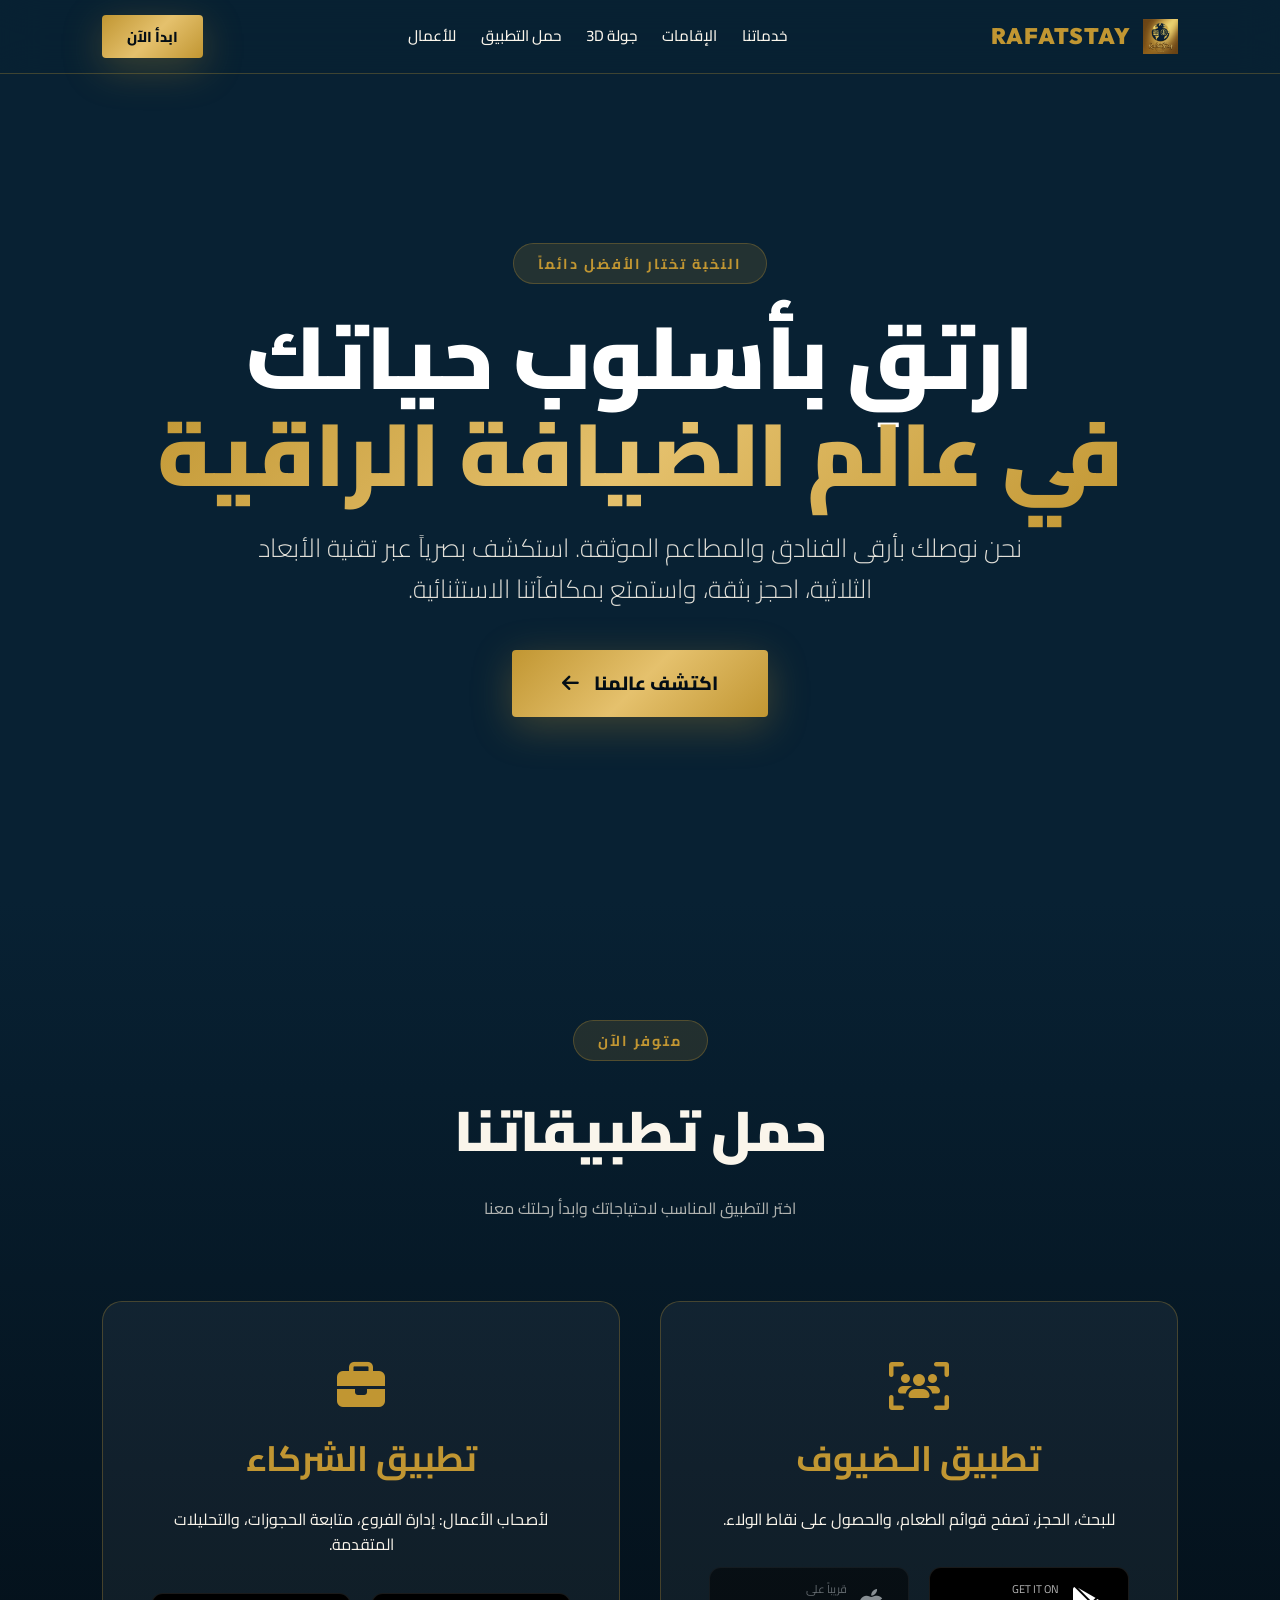
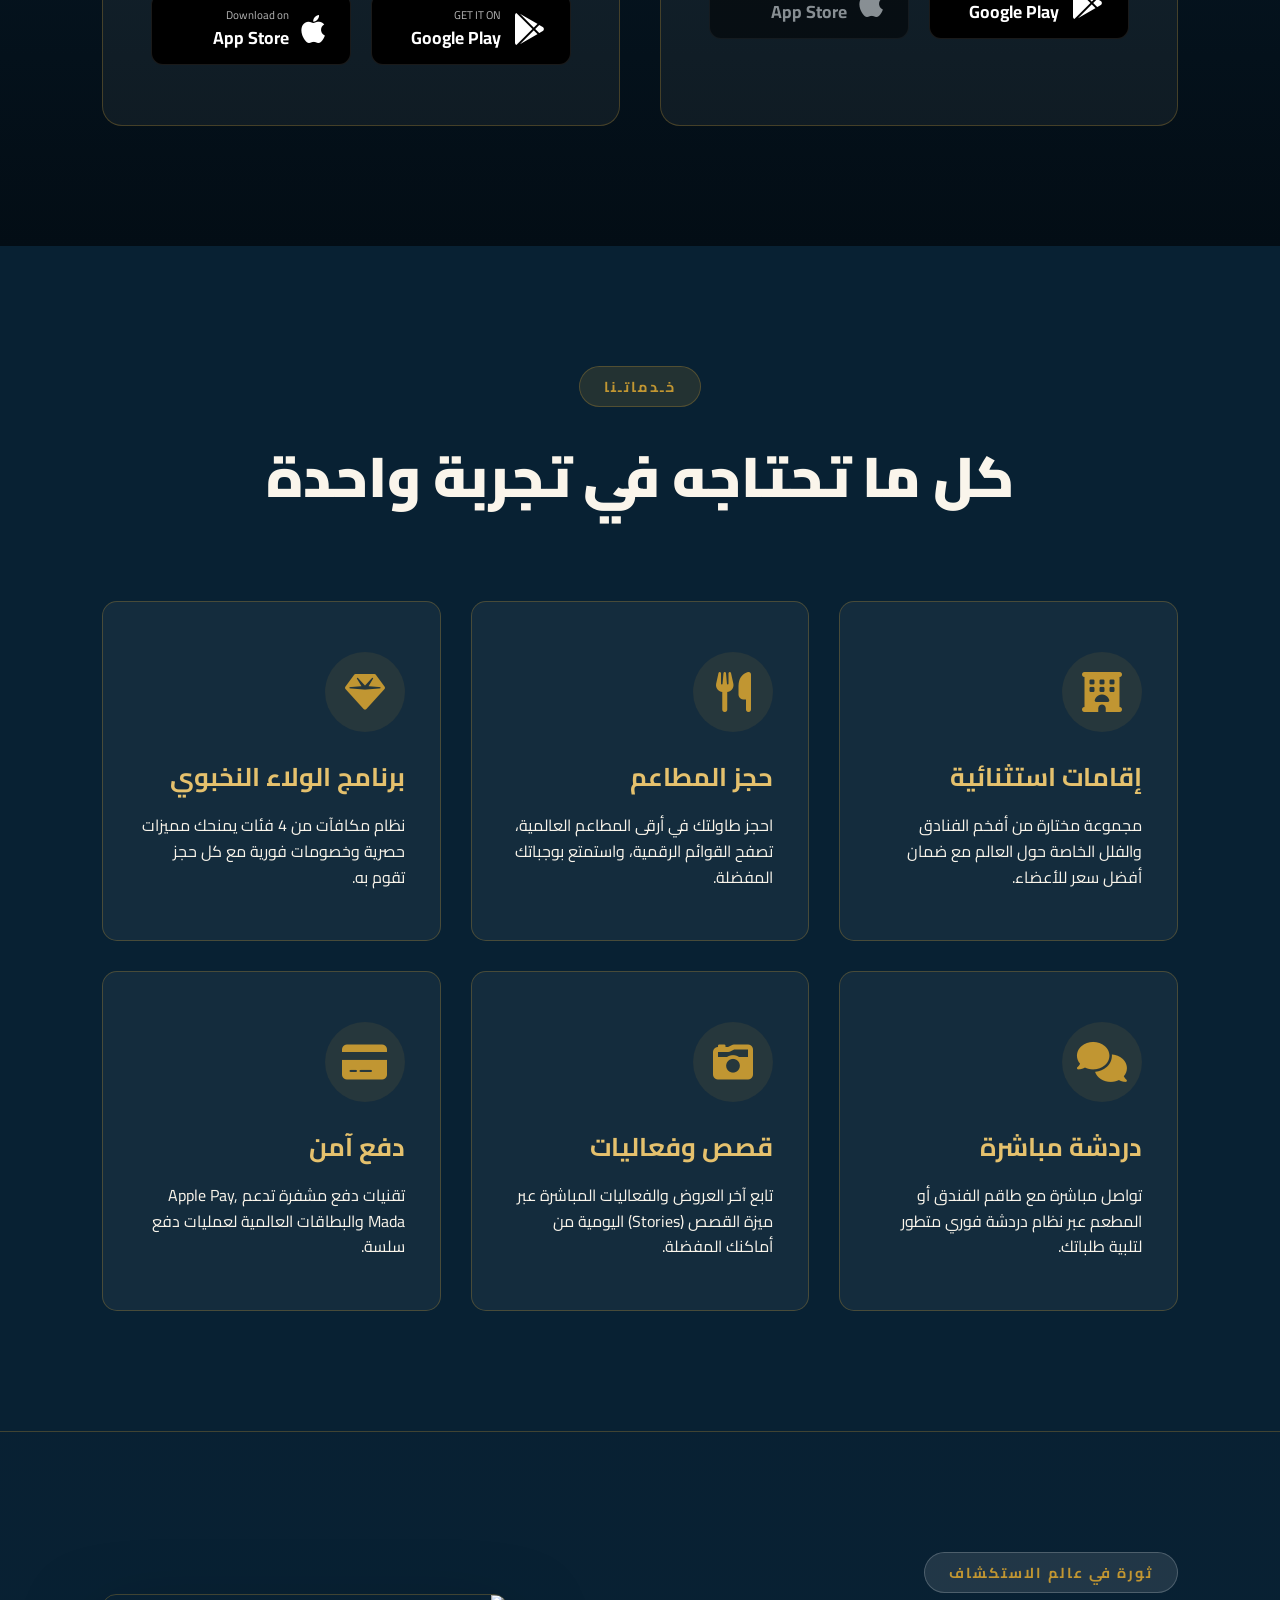
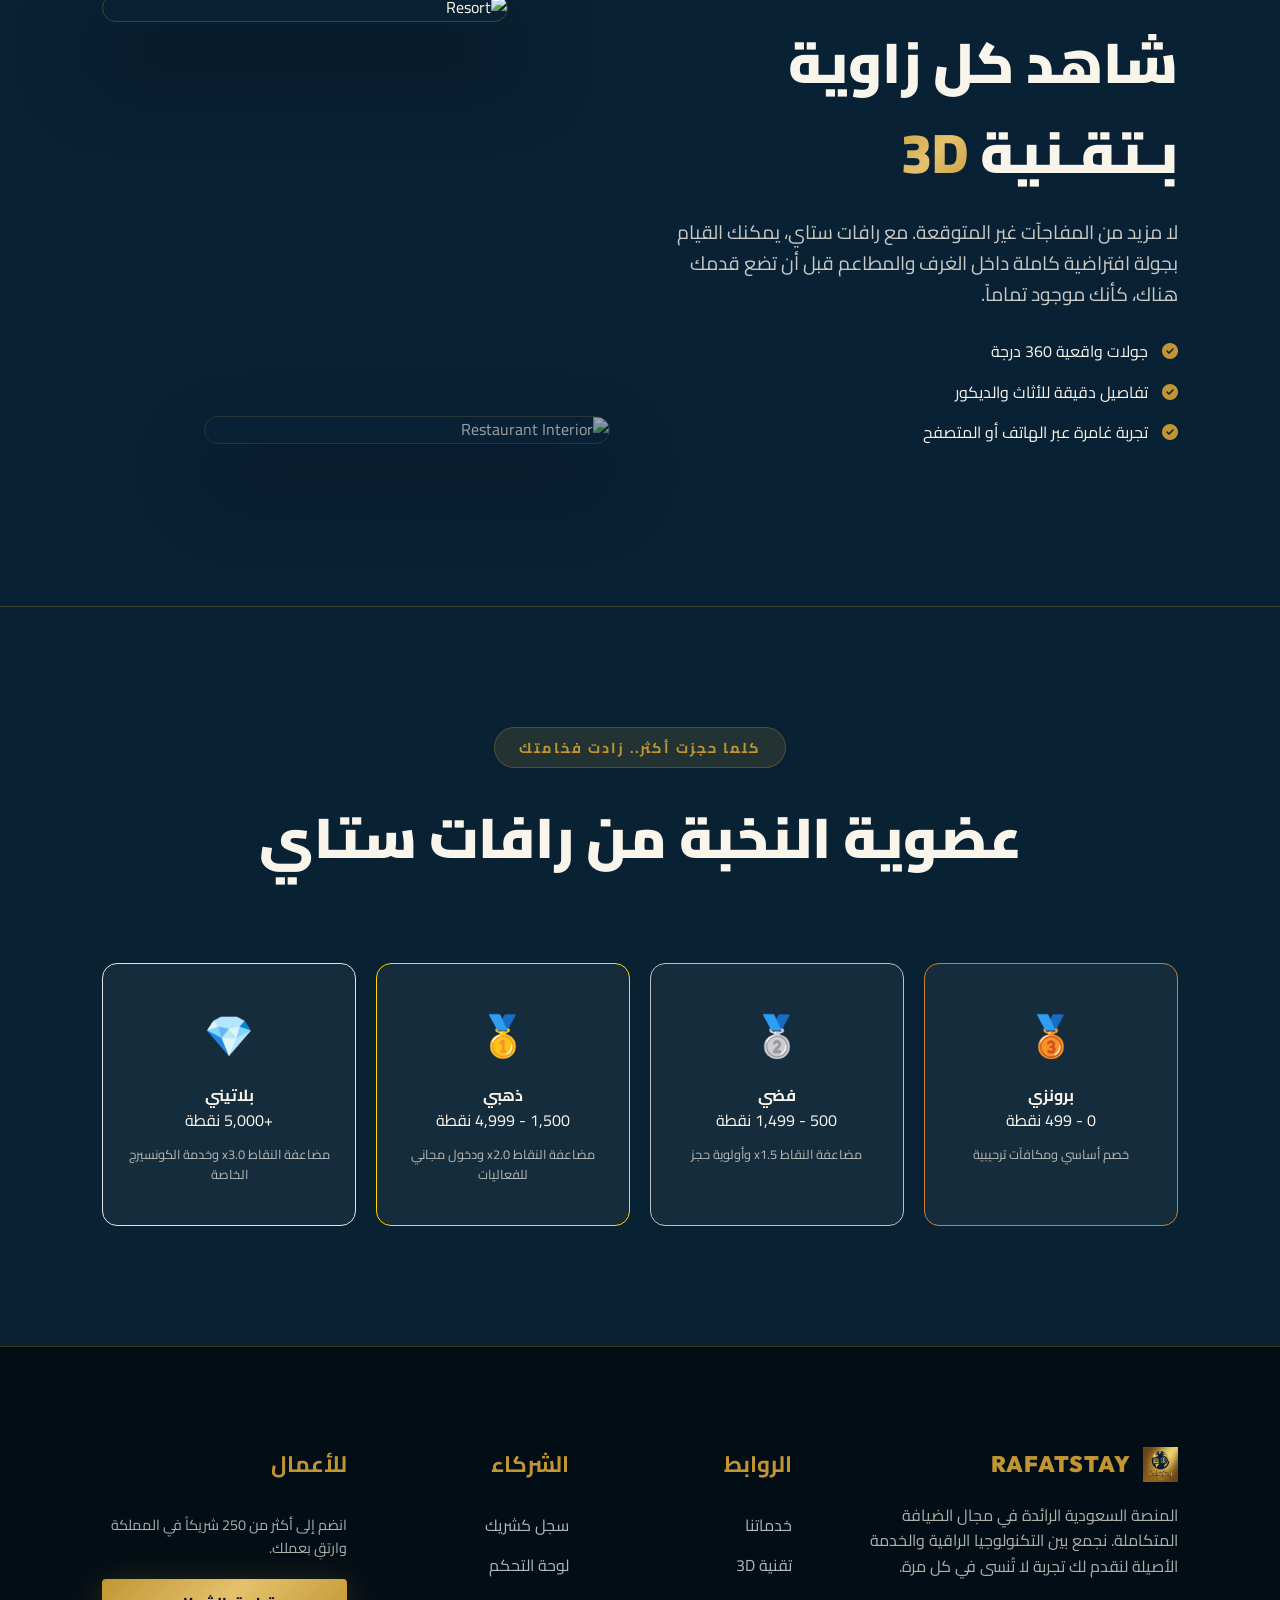
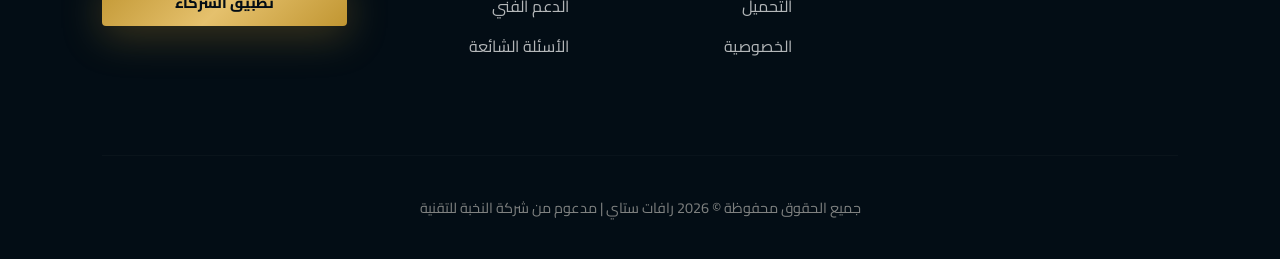
==== index.html @ 4e349831 "feat: implement landing page design with assets and update SEO canonical URLs" ====
<!DOCTYPE html>
<html lang="ar" dir="rtl">
<head>
    <meta charset="UTF-8">
    <meta name="viewport" content="width=device-width, initial-scale=1.0">
    
    <!-- === SEO & Meta Tags === -->
    <title>RafatStay | رافات ستاي - تجربة الفخامة والضيافة الراقية</title>
    <meta name="description" content="رافات ستاي (RafatStay) هي منصتك المتكاملة لحجز أرقى الفنادق والمطاعم في المملكة. استمتع بجولات 3D افتراضية، حجوزات سلسة، وبرنامج ولاء حصري للنخبة.">
    <meta name="keywords" content="RafatStay, رافات ستاي, حجز فنادق, حجز مطاعم, سياحة السعودية, جولات افتراضية, 3D tours, luxury hospitality, فنادق فاخرة, مطاعم فخمة">
    <link rel="canonical" href="https://rafatstay.com" />
    <meta name="robots" content="index, follow">
    <meta name="theme-color" content="#082133">

    <!-- Open Graph / Facebook -->
    <meta property="og:type" content="website">
    <meta property="og:url" content="https://rafatstay.com">
    <meta property="og:title" content="RafatStay | رافات ستاي - تجربة الفخامة والضيافة">
    <meta property="og:description" content="اكتشف واحجز أفخم الفنادق والمطاعم مع جولات افتراضية 3D. رافات ستاي بوابتك للضيافة الراقية.">
    <meta property="og:image" content="https://rafatstay.com/assets/img/icon.png">

    <!-- Twitter -->
    <meta property="twitter:card" content="summary_large_image">
    <meta property="twitter:url" content="https://rafatstay.com">
    <meta property="twitter:title" content="RafatStay | رافات ستاي - تجربة الفخامة والضيافة">
    <meta property="twitter:description" content="حجوزات فندقية ومطاعم فاخرة مع تقنيات 3D المتطورة من رافات ستاي.">
    <meta property="twitter:image" content="https://rafatstay.com/assets/img/icon.png">

    <!-- Favicon -->
    <link rel="icon" type="image/png" href="assets/img/icon.png">
    <link rel="apple-touch-icon" sizes="180x180" href="assets/img/icon.png">
    <link rel="shortcut icon" href="favicon.ico">
    
    <!-- Fonts & Icons -->
    <link href="https://fonts.googleapis.com/css2?family=Cairo:wght@200..900&family=Outfit:wght@100..900&display=swap" rel="stylesheet">
    <link rel="stylesheet" href="https://cdnjs.cloudflare.com/ajax/libs/font-awesome/6.4.0/css/all.min.css">
    <link rel="stylesheet" href="https://cdnjs.cloudflare.com/ajax/libs/aos/2.3.4/aos.css">
    
    <!-- Main Stylesheet -->
    <link rel="stylesheet" href="assets/css/style.css">

    <!-- JSON-LD Structured Data -->
    <script type="application/ld+json">
    {
      "@context": "https://schema.org",
      "@type": "Organization",
      "name": "RafatStay",
      "url": "https://rafatstay.com",
      "logo": "https://rafatstay.com/assets/img/icon.png",
      "sameAs": [
        "https://play.google.com/store/apps/details?id=com.rsk.rafatstay"
      ]
    }
    </script>
</head>
<body>

    <!-- Navigation -->
    <nav>
        <a href="#" class="logo-container">
            <img src="assets/img/icon.png" alt="RafatStay Logo" class="logo-img">
            <span class="logo-text">RAFATSTAY</span>
        </a>
        <div class="nav-links">
            <a href="#services">خدماتنا</a>
            <a href="#stays">الإقامات</a>
            <a href="#3d">جولة 3D</a>
            <a href="#download">حمل التطبيق</a>
            <a href="#business">للأعمال</a>
        </div>
        <div class="hamburger" id="hamburger">
            <span></span>
            <span></span>
            <span></span>
        </div>
        <a href="#download" class="btn-gold nav-cta" style="padding: 10px 25px; font-size: 0.9rem;">
            ابدأ الآن
        </a>
    </nav>


    <!-- Hero -->
    <header class="hero">
        <div class="hero-content" data-aos="fade-up">
            <span class="section-tag">النخبة تختار الأفضل دائماً</span>
            <h1 class="hero-title">ارتقِ بأسلوب حياتك<br> <span class="gold-text">في عالم الضيافة الراقية</span></h1>
            <p class="hero-description">نحن نوصلك بأرقى الفنادق والمطاعم الموثقة. استكشف بصرياً عبر تقنية الأبعاد الثلاثية، احجز بثقة، واستمتع بمكافآتنا الاستثنائية.</p>
            <a href="#download" class="btn-gold">
                اكتشف عالمنا
                <i class="fas fa-arrow-left"></i>
            </a>
        </div>
    </header>

    <!-- Download Section -->
    <section id="download" class="download-section">
        <div class="section-header" data-aos="fade-up">
            <span class="section-tag">متوفر الآن</span>
            <h2 class="section-title">حمل تطبيقاتنا</h2>
            <p style="opacity: 0.7;">اختر التطبيق المناسب لاحتياجاتك وابدأ رحلتك معنا</p>
        </div>

        <div class="download-container">
            <!-- User App -->
            <div class="download-card" data-aos="fade-left">
                <i class="fas fa-users-viewfinder" style="font-size: 3rem; color: var(--primary-gold); margin-bottom: 20px;"></i>
                <h3>تطبيق الـضيوف</h3>
                <p>للبحث، الحجز، تصفح قوائم الطعام، والحصول على نقاط الولاء.</p>
                <div class="store-btns">
                    <a href="https://play.google.com/store/apps/details?id=com.rsk.rafatstay&hl=ar" target="_blank" class="store-btn">
                        <i class="fab fa-google-play"></i>
                        <div>
                            <span class="small-text">GET IT ON</span>
                            <span class="large-text">Google Play</span>
                        </div>
                    </a>
                    <a href="#" class="store-btn disabled">
                        <i class="fab fa-apple"></i>
                        <div>
                            <span class="small-text">قريباً على</span>
                            <span class="large-text">App Store</span>
                        </div>
                    </a>
                </div>
            </div>

            <!-- Partner App -->
            <div class="download-card" data-aos="fade-right">
                <i class="fas fa-briefcase" style="font-size: 3rem; color: var(--primary-gold); margin-bottom: 20px;"></i>
                <h3>تطبيق الشركاء</h3>
                <p>لأصحاب الأعمال: إدارة الفروع، متابعة الحجوزات، والتحليلات المتقدمة.</p>
                <div class="store-btns">
                    <a href="https://play.google.com/store/apps/details?id=com.RafatStayPartners.rafatstay_dashboard" target="_blank" class="store-btn">
                        <i class="fab fa-google-play"></i>
                        <div>
                            <span class="small-text">GET IT ON</span>
                            <span class="large-text">Google Play</span>
                        </div>
                    </a>
                    <a href="https://apps.apple.com/eg/app/rafatstay-partners/id6770042237" target="_blank" class="store-btn">
                        <i class="fab fa-apple"></i>
                        <div>
                            <span class="small-text">Download on</span>
                            <span class="large-text">App Store</span>
                        </div>
                    </a>
                </div>
            </div>
        </div>
    </section>

    <!-- Services Grid -->
    <section id="services" class="features">
        <div class="section-header" data-aos="fade-up">
            <span class="section-tag">خـدماتـنا</span>
            <h2 class="section-title">كل ما تحتاجه في تجربة واحدة</h2>
        </div>

        <div class="features-grid">
            <div class="feature-item" data-aos="fade-up" data-aos-delay="100">
                <div class="feature-icon"><i class="fas fa-hotel"></i></div>
                <h4>إقامات استثنائية</h4>
                <p>مجموعة مختارة من أفخم الفنادق والفلل الخاصة حول العالم مع ضمان أفضل سعر للأعضاء.</p>
            </div>
            <div class="feature-item" data-aos="fade-up" data-aos-delay="200">
                <div class="feature-icon"><i class="fas fa-utensils"></i></div>
                <h4>حجز المطاعم</h4>
                <p>احجز طاولتك في أرقى المطاعم العالمية، تصفح القوائم الرقمية، واستمتع بوجباتك المفضلة.</p>
            </div>
            <div class="feature-item" data-aos="fade-up" data-aos-delay="300">
                <div class="feature-icon"><i class="fas fa-gem"></i></div>
                <h4>برنامج الولاء النخبوي</h4>
                <p>نظام مكافآت من 4 فئات يمنحك مميزات حصرية وخصومات فورية مع كل حجز تقوم به.</p>
            </div>
            <div class="feature-item" data-aos="fade-up" data-aos-delay="400">
                <div class="feature-icon"><i class="fas fa-comments"></i></div>
                <h4>دردشة مباشرة</h4>
                <p>تواصل مباشرة مع طاقم الفندق أو المطعم عبر نظام دردشة فوري متطور لتلبية طلباتك.</p>
            </div>
            <div class="feature-item" data-aos="fade-up" data-aos-delay="500">
                <div class="feature-icon"><i class="fas fa-camera-retro"></i></div>
                <h4>قصص وفعاليات</h4>
                <p>تابع آخر العروض والفعاليات المباشرة عبر ميزة القصص (Stories) اليومية من أماكنك المفضلة.</p>
            </div>
            <div class="feature-item" data-aos="fade-up" data-aos-delay="600">
                <div class="feature-icon"><i class="fas fa-credit-card"></i></div>
                <h4>دفع آمن</h4>
                <p>تقنيات دفع مشفرة تدعم Apple Pay, Mada والبطاقات العالمية لعمليات دفع سلسة.</p>
            </div>
        </div>
    </section>

    <!-- 3D Highlight -->
    <section id="3d" class="highlight-3d">
        <div class="text-side" data-aos="fade-left">
            <span class="section-tag" style="background: rgba(255,255,255,0.1); border-color: rgba(255,255,255,0.2);">ثورة في عالم الاستكشاف</span>
            <h2 class="section-title">شاهد كل زاوية<br> بـتقـنية <span class="gold-text">3D</span></h2>
            <p style="font-size: 1.2rem; opacity: 0.8; margin-bottom: 30px;">
                لا مزيد من المفاجآت غير المتوقعة. مع رافات ستاي، يمكنك القيام بجولة افتراضية كاملة داخل الغرف والمطاعم قبل أن تضع قدمك هناك، كأنك موجود تماماً.
            </p>
            <ul style="list-style: none; margin-bottom: 40px;">
                <li style="margin-bottom: 15px;"><i class="fas fa-check-circle" style="color: var(--primary-gold); margin-left: 10px;"></i> جولات واقعية 360 درجة</li>
                <li style="margin-bottom: 15px;"><i class="fas fa-check-circle" style="color: var(--primary-gold); margin-left: 10px;"></i> تفاصيل دقيقة للأثاث والديكور</li>
                <li style="margin-bottom: 15px;"><i class="fas fa-check-circle" style="color: var(--primary-gold); margin-left: 10px;"></i> تجربة غامرة عبر الهاتف أو المتصفح</li>
            </ul>
        </div>
        <div class="visual-side" data-aos="fade-right">
            <div class="image-stack">
                <img src="https://images.unsplash.com/photo-1566073771259-6a8506099945?q=80&w=2070" alt="Resort" class="stack-img img-1">
                <img src="https://images.unsplash.com/photo-1517248135467-4c7edcad34c4?q=80&w=2070" alt="Restaurant Interior" class="stack-img img-2">
            </div>
        </div>
    </section>

    <!-- Loyalty Tiers -->
    <section class="loyalty">
        <div class="section-header" data-aos="fade-up">
            <span class="section-tag">كلما حجزت أكثر.. زادت فخامتك</span>
            <h2 class="section-title">عضوية النخبة من رافات ستاي</h2>
        </div>

        <div class="tiers-grid">
            <div class="tier-card bronze" data-aos="fade-up" data-aos-delay="100">
                <div class="tier-icon">🥉</div>
                <h4>برونزي</h4>
                <p>0 - 499 نقطة</p>
                <p style="font-size: 0.8rem; margin-top: 10px; opacity: 0.7;">خصم أساسي ومكافآت ترحيبية</p>
            </div>
            <div class="tier-card silver" data-aos="fade-up" data-aos-delay="200">
                <div class="tier-icon">🥈</div>
                <h4>فضي</h4>
                <p>500 - 1,499 نقطة</p>
                <p style="font-size: 0.8rem; margin-top: 10px; opacity: 0.7;">مضاعفة النقاط x1.5 وأولوية حجز</p>
            </div>
            <div class="tier-card gold" data-aos="fade-up" data-aos-delay="300">
                <div class="tier-icon">🥇</div>
                <h4>ذهبي</h4>
                <p>1,500 - 4,999 نقطة</p>
                <p style="font-size: 0.8rem; margin-top: 10px; opacity: 0.7;">مضاعفة النقاط x2.0 ودخول مجاني للفعاليات</p>
            </div>
            <div class="tier-card platinum" data-aos="fade-up" data-aos-delay="400">
                <div class="tier-icon">💎</div>
                <h4>بلاتيني</h4>
                <p>+5,000 نقطة</p>
                <p style="font-size: 0.8rem; margin-top: 10px; opacity: 0.7;">مضاعفة النقاط x3.0 وخدمة الكونسيرج الخاصة</p>
            </div>
        </div>
    </section>

    <!-- Footer -->
    <footer>
        <div class="footer-grid">
            <div class="footer-about">
                <a href="#" class="logo-container">
                    <img src="assets/img/icon.png" alt="Logo" class="logo-img">
                    <span class="logo-text">RAFATSTAY</span>
                </a>
                <p>المنصة السعودية الرائدة في مجال الضيافة المتكاملة. نجمع بين التكنولوجيا الراقية والخدمة الأصيلة لنقدم لك تجربة لا تُنسى في كل مرة.</p>
            </div>
            <div class="footer-links">
                <h5>الروابط</h5>
                <ul>
                    <li><a href="#services">خدماتنا</a></li>
                    <li><a href="#3d">تقنية 3D</a></li>
                    <li><a href="#download">التحميل</a></li>
                    <li><a href="#">الخصوصية</a></li>
                </ul>
            </div>
            <div class="footer-links">
                <h5>الشركاء</h5>
                <ul>
                    <li><a href="#download">سجل كشريك</a></li>
                    <li><a href="#">لوحة التحكم</a></li>
                    <li><a href="#">الدعم الفني</a></li>
                    <li><a href="#">الأسئلة الشائعة</a></li>
                </ul>
            </div>
            <div class="footer-links" id="business">
                <h5>للأعمال</h5>
                <p style="opacity: 0.7; font-size: 0.9rem; margin-bottom: 20px;">انضم إلى أكثر من 250 شريكاً في المملكة وارتقِ بعملك.</p>
                <a href="https://play.google.com/store/apps/details?id=com.RafatStayPartners.rafatstay_dashboard" class="btn-gold" style="padding: 12px 25px; font-size: 0.9rem; width: 100%; justify-content: center;">تطبيق الشركاء</a>
            </div>
        </div>
        <div class="copyright">
            جميع الحقوق محفوظة © 2026 رافات ستاي | مدعوم من شركة النخبة للتقنية
        </div>
    </footer>

    <!-- Scripts -->
    <script src="https://cdnjs.cloudflare.com/ajax/libs/aos/2.3.4/aos.js"></script>
    <script src="assets/js/main.js"></script>
</body>
</html>
---- assets/css/style.css ----
:root {
    --primary-gold: #c19632;
    --primary-gold-light: #e5c16d;
    --navy: #082133;
    --navy-dark: #030d15;
    --white: #FAF5EB;
    --glass-white: rgba(255, 255, 255, 0.05);
    --border-gold: rgba(193, 150, 50, 0.3);
    --gold-gradient: linear-gradient(135deg, #c19632 0%, #e5c16d 50%, #c19632 100%);
    --navy-gradient: linear-gradient(180deg, #082133 0%, #030d15 100%);
}

* {
    margin: 0;
    padding: 0;
    box-sizing: border-box;
}

html, body {
    font-family: 'Cairo', sans-serif;
    scroll-behavior: smooth;
    overflow-x: hidden;
    width: 100%;
}

body {
    background-color: var(--navy);
    color: var(--white);
    line-height: 1.6;
    position: relative;
}

/* --- Custom Scrollbar --- */
::-webkit-scrollbar { width: 8px; }
::-webkit-scrollbar-track { background: var(--navy); }
::-webkit-scrollbar-thumb { background: var(--primary-gold); border-radius: 10px; }

/* --- Navigation --- */
nav {
    position: fixed;
    top: 0; width: 100%;
    padding: 15px 8%;
    display: flex;
    justify-content: space-between;
    align-items: center;
    background: rgba(8, 33, 51, 0.85);
    backdrop-filter: blur(20px);
    z-index: 2000;
    border-bottom: 1px solid var(--border-gold);
    transition: 0.4s;
}

.logo-container {
    display: flex;
    align-items: center;
    gap: 12px;
    text-decoration: none;
    z-index: 2001;
}

.logo-img {
    width: 35px;
    height: 35px;
    object-fit: contain;
}

.logo-text {
    font-size: 1.4rem;
    font-weight: 900;
    color: var(--primary-gold);
    letter-spacing: 1px;
    font-family: 'Outfit', sans-serif;
}

.nav-links {
    display: flex;
    gap: 25px;
    align-items: center;
}

.nav-links a {
    color: var(--white);
    text-decoration: none;
    font-weight: 500;
    font-size: 0.95rem;
    transition: 0.3s;
    position: relative;
}

.hamburger {
    display: none;
    flex-direction: column;
    gap: 6px;
    cursor: pointer;
    z-index: 2001;
    padding: 5px;
}

.hamburger span {
    display: block;
    width: 30px;
    height: 2px;
    background: var(--primary-gold);
    transition: 0.3s;
}

/* Mobile Nav Layout */
@media (max-width: 1100px) {
    nav {
        padding: 10px 5%;
    }

    .logo-text {
        font-size: 1.2rem;
    }

    .hamburger { 
        display: flex; 
    }
    
    .nav-links {
        position: fixed;
        top: 0;
        right: 0;
        width: 100%;
        height: 100vh;
        background: rgba(3, 13, 21, 0.98);
        backdrop-filter: blur(15px);
        flex-direction: column;
        justify-content: center;
        transform: translateX(100%);
        visibility: hidden;
        transition: transform 0.4s ease-in-out, visibility 0.4s;
        border-left: none;
        gap: 30px;
        z-index: 2000;
    }

    .nav-links.active {
        transform: translateX(0);
        visibility: visible;
    }

    .nav-links a {
        font-size: 1.5rem;
        width: 100%;
        text-align: center;
        padding: 10px;
    }

    .nav-cta {
        display: none !important;
    }
}

/* --- Hero Section --- */
.hero {
    position: relative;
    height: 100vh;
    display: flex;
    align-items: center;
    justify-content: center;
    text-align: center;
    background: linear-gradient(rgba(8, 33, 51, 0.75), rgba(8, 33, 51, 0.85)), 
                url('https://images.unsplash.com/photo-1542314831-068cd1dbfeeb?q=80&w=2070') center/cover;
    padding: 0 5%;
    overflow: hidden;
}

.hero::before {
    content: '';
    position: absolute;
    bottom: 0;
    left: 0;
    width: 100%;
    height: 20vh;
    background: linear-gradient(to top, var(--navy), transparent);
}

.hero-content { 
    z-index: 10; 
    max-width: 1000px; 
    margin-top: 60px;
}

.section-tag {
    background: rgba(193, 150, 50, 0.15);
    color: var(--primary-gold);
    padding: 8px 24px;
    border-radius: 50px;
    border: 1px solid var(--border-gold);
    display: inline-block;
    font-weight: 700;
    margin-bottom: 25px;
    font-size: 0.9rem;
    letter-spacing: 2px;
}

.hero-title {
    font-size: clamp(2.8rem, 8vw, 5.5rem);
    line-height: 1.1;
    margin-bottom: 25px;
    font-weight: 900;
    color: #fff;
}

.gold-text { 
    background: var(--gold-gradient);
    -webkit-background-clip: text;
    background-clip: text;
    -webkit-text-fill-color: transparent;
}

.hero-description {
    font-size: clamp(1.1rem, 3vw, 1.6rem);
    opacity: 0.9;
    font-weight: 300;
    margin-bottom: 40px;
    max-width: 800px;
    margin-left: auto;
    margin-right: auto;
}

.btn-gold {
    background: var(--gold-gradient);
    color: var(--navy-dark);
    padding: 18px 50px;
    border-radius: 4px;
    text-decoration: none;
    font-weight: 800;
    font-size: 1.2rem;
    display: inline-flex;
    align-items: center;
    gap: 15px;
    transition: 0.4s;
    box-shadow: 0 10px 40px rgba(193, 150, 50, 0.3);
}

.btn-gold:hover {
    transform: translateY(-5px);
    box-shadow: 0 15px 50px rgba(193, 150, 50, 0.5);
    filter: brightness(1.1);
}

/* --- App Download Section --- */
.download-section {
    padding: 120px 8%;
    background: var(--navy-gradient);
    position: relative;
}

.download-container {
    display: grid;
    grid-template-columns: 1fr 1fr;
    gap: 40px;
}

.download-card {
    background: var(--glass-white);
    border: 1px solid var(--border-gold);
    padding: 60px 40px;
    border-radius: 20px;
    text-align: center;
    transition: 0.4s;
    position: relative;
    overflow: hidden;
}

.download-card:hover {
    background: rgba(193, 150, 50, 0.05);
    border-color: var(--primary-gold);
    transform: translateY(-10px);
}

.download-card h3 {
    font-size: 2.2rem;
    margin-bottom: 20px;
    color: var(--primary-gold);
}

.store-btns {
    display: flex;
    justify-content: center;
    gap: 20px;
    margin-top: 35px;
    flex-wrap: wrap;
}

.store-btn {
    display: flex;
    align-items: center;
    gap: 12px;
    background: #000;
    color: #fff;
    padding: 12px 25px;
    border-radius: 12px;
    text-decoration: none;
    border: 1px solid rgba(255,255,255,0.1);
    transition: 0.3s;
    min-width: 200px;
    text-align: right;
}

.store-btn.disabled {
    opacity: 0.5;
    cursor: not-allowed;
    filter: grayscale(1);
}

.store-btn:not(.disabled):hover {
    background: #111;
    transform: scale(1.05);
    border-color: var(--primary-gold);
}

.store-btn i { font-size: 2rem; }
.store-btn span { display: block; }
.store-btn .small-text { font-size: 0.7rem; opacity: 0.7; }
.store-btn .large-text { font-size: 1.1rem; font-weight: 700; }

/* --- Features Section --- */
.features {
    padding: 120px 8%;
    background: var(--navy);
    overflow: hidden;
}

.section-header {
    text-align: center;
    margin-bottom: 80px;
}

.section-title {
    font-size: 3.5rem;
    font-weight: 900;
    margin-bottom: 20px;
}

.features-grid {
    display: grid;
    grid-template-columns: repeat(auto-fit, minmax(300px, 1fr));
    gap: 30px;
}

.feature-item {
    background: var(--glass-white);
    padding: 50px 35px;
    border: 1px solid var(--border-gold);
    border-radius: 15px;
    transition: 0.4s;
    height: 100%;
}

.feature-item:hover {
    background: rgba(193, 150, 50, 0.08);
    transform: translateY(-5px);
}

.feature-icon {
    font-size: 2.5rem;
    color: var(--primary-gold);
    margin-bottom: 25px;
    width: 80px;
    height: 80px;
    background: rgba(193, 150, 50, 0.1);
    display: flex;
    align-items: center;
    justify-content: center;
    border-radius: 50%;
}

.feature-item h4 {
    font-size: 1.6rem;
    margin-bottom: 15px;
    color: var(--primary-gold-light);
}

/* --- 3D Feature Highlight --- */
.highlight-3d {
    padding: 120px 8%;
    background: linear-gradient(rgba(8, 33, 51, 0.9), rgba(8, 33, 51, 0.9)), 
                url('https://images.unsplash.com/photo-1549490349-8643362247b5?q=80&w=2070') center/cover;
    display: flex;
    align-items: center;
    gap: 60px;
    border-top: 1px solid var(--border-gold);
    border-bottom: 1px solid var(--border-gold);
    overflow: hidden;
}

.text-side { flex: 1; }
.visual-side { flex: 1; position: relative; }

.image-stack {
    position: relative;
    width: 100%;
    height: 450px;
}

.stack-img {
    position: absolute;
    border-radius: 20px;
    box-shadow: 0 40px 80px rgba(0,0,0,0.5);
    border: 1px solid var(--border-gold);
    transition: 0.5s;
}

.img-1 { width: 80%; top: 0; left: 0; z-index: 3; }
.img-2 { width: 80%; bottom: 0; right: 0; z-index: 2; opacity: 0.6; }

/* --- Loyalty Section --- */
.loyalty {
    padding: 120px 8%;
    text-align: center;
    overflow: hidden;
}

.tiers-grid {
    display: grid;
    grid-template-columns: repeat(4, 1fr);
    gap: 20px;
    margin-top: 60px;
}

.tier-card {
    padding: 40px 20px;
    background: var(--glass-white);
    border: 1px solid var(--border-gold);
    border-radius: 15px;
    transition: 0.4s;
}

.tier-card:hover { transform: scale(1.05); }
.tier-card.bronze { border-color: #cd7f32; }
.tier-card.silver { border-color: #c0c0c0; }
.tier-card.gold { border-color: #ffd700; }
.tier-card.platinum { border-color: #e5e4e2; }

.tier-icon { font-size: 2.5rem; margin-bottom: 15px; }

/* --- Footer --- */
footer {
    background: var(--navy-dark);
    padding: 100px 8% 40px;
    border-top: 1px solid var(--border-gold);
}

.footer-grid {
    display: grid;
    grid-template-columns: 2fr 1fr 1fr 1.5fr;
    gap: 60px;
    margin-bottom: 80px;
}

.footer-about p { opacity: 0.7; margin-top: 20px; }

.footer-links h5 { font-size: 1.4rem; color: var(--primary-gold); margin-bottom: 30px; }
.footer-links ul { list-style: none; }
.footer-links ul li { margin-bottom: 15px; }
.footer-links ul li a { color: #fff; text-decoration: none; opacity: 0.7; transition: 0.3s; }
.footer-links ul li a:hover { opacity: 1; color: var(--primary-gold); }

.social-links { display: flex; gap: 20px; margin-top: 30px; }
.social-links a { 
    width: 45px; height: 45px; 
    border: 1px solid var(--border-gold); 
    display: flex; align-items: center; justify-content: center; 
    border-radius: 50%; color: #fff; text-decoration: none; 
    transition: 0.3s;
}
.social-links a:hover { background: var(--primary-gold); color: var(--navy); border-color: var(--primary-gold); }

.copyright {
    text-align: center;
    padding-top: 40px;
    border-top: 1px solid rgba(255,255,255,0.05);
    opacity: 0.5;
    font-size: 0.9rem;
}

@media (max-width: 1024px) {
    .download-container, .highlight-3d, .footer-grid { 
        grid-template-columns: 1fr; 
        gap: 60px;
    }
    .text-side { order: 1; text-align: center; }
    .visual-side { order: 2; width: 100%; margin-top: 30px; }
    
    .tiers-grid { grid-template-columns: repeat(2, 1fr); }
    .hero-title { font-size: 3.5rem; }
    .image-stack { 
        height: 500px; /* Increase height for mobile */
        width: 90%;
        margin: 0 auto;
    }
}

@media (max-width: 768px) {
    .section-title { font-size: 2.2rem; }
    .hero-title { font-size: 2.6rem; }
    .tiers-grid { grid-template-columns: 1fr; }
    .hero { padding-top: 120px; min-height: 100vh; height: auto; padding-bottom: 80px; }
    .download-card { padding: 40px 20px; }
    .store-btn { min-width: 100%; padding: 15px; }
    .image-stack { height: 400px; }
    .img-1, .img-2 { width: 85%; }
}
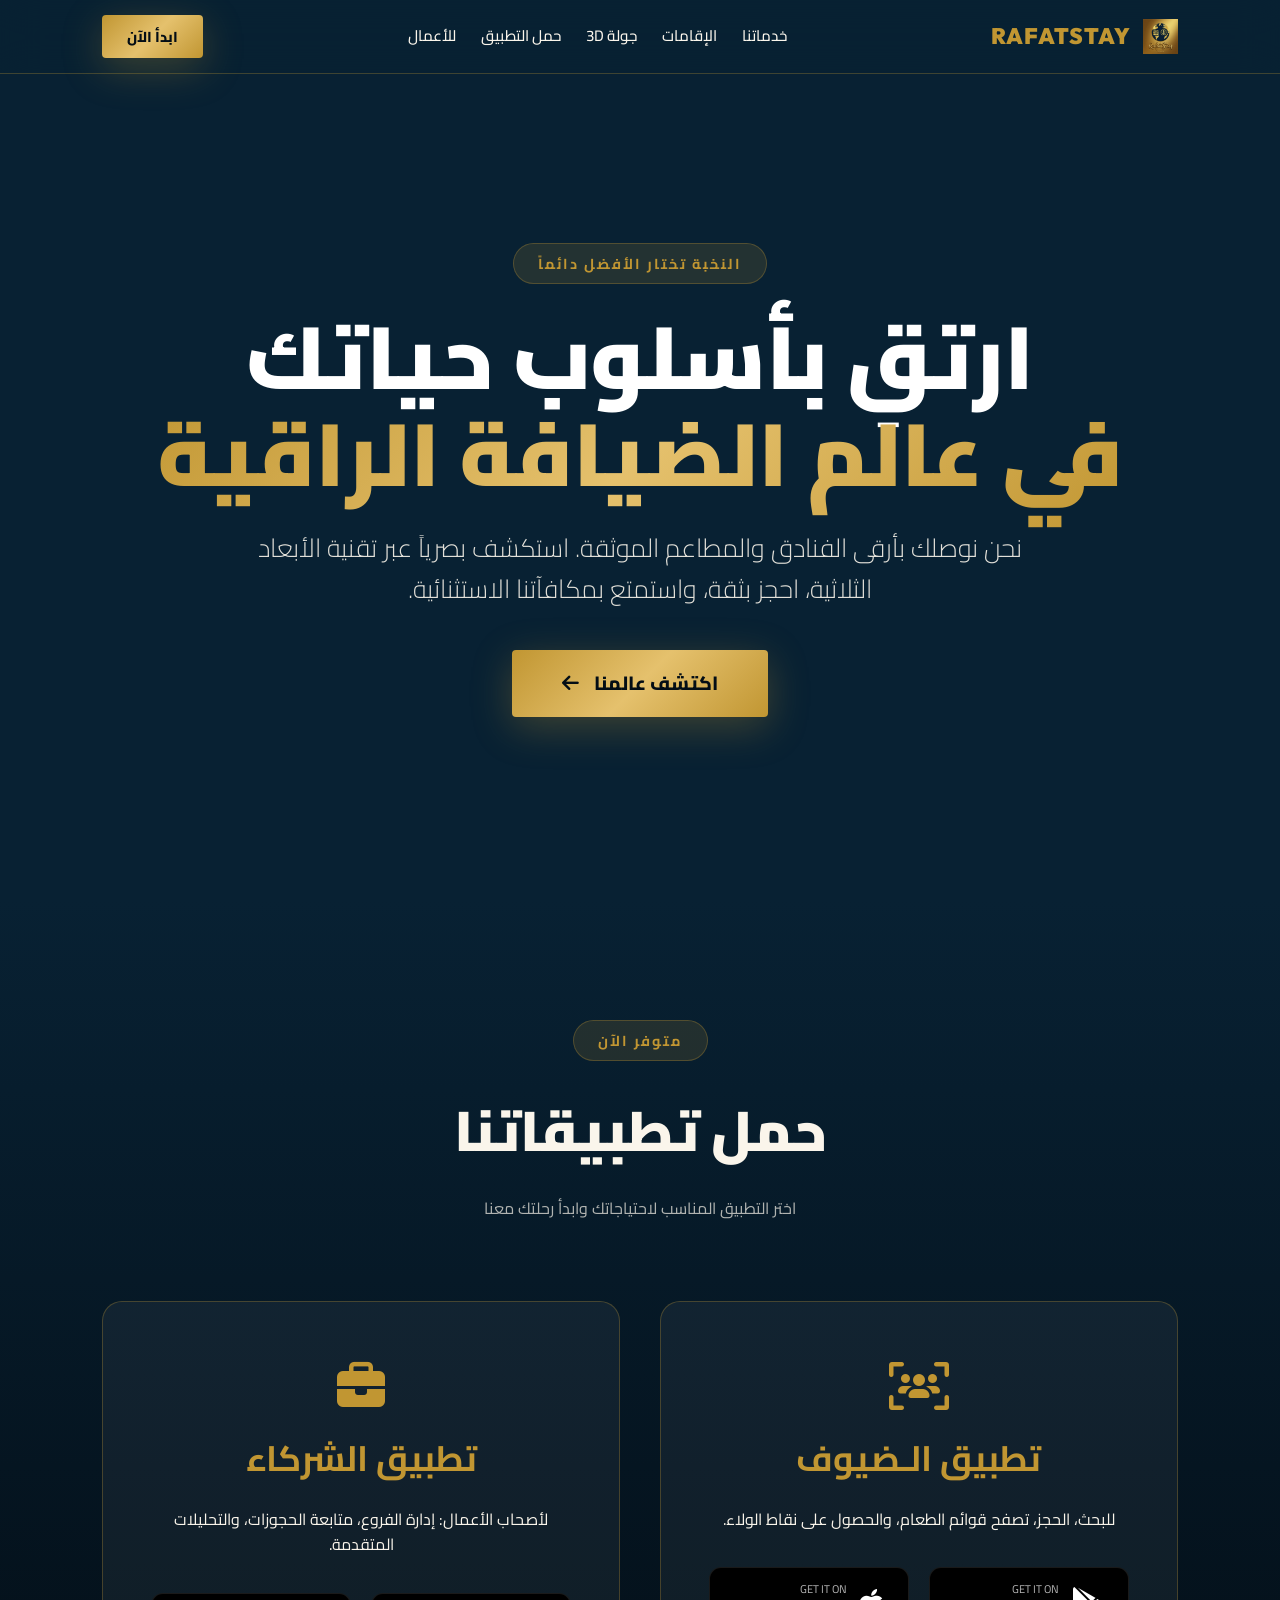
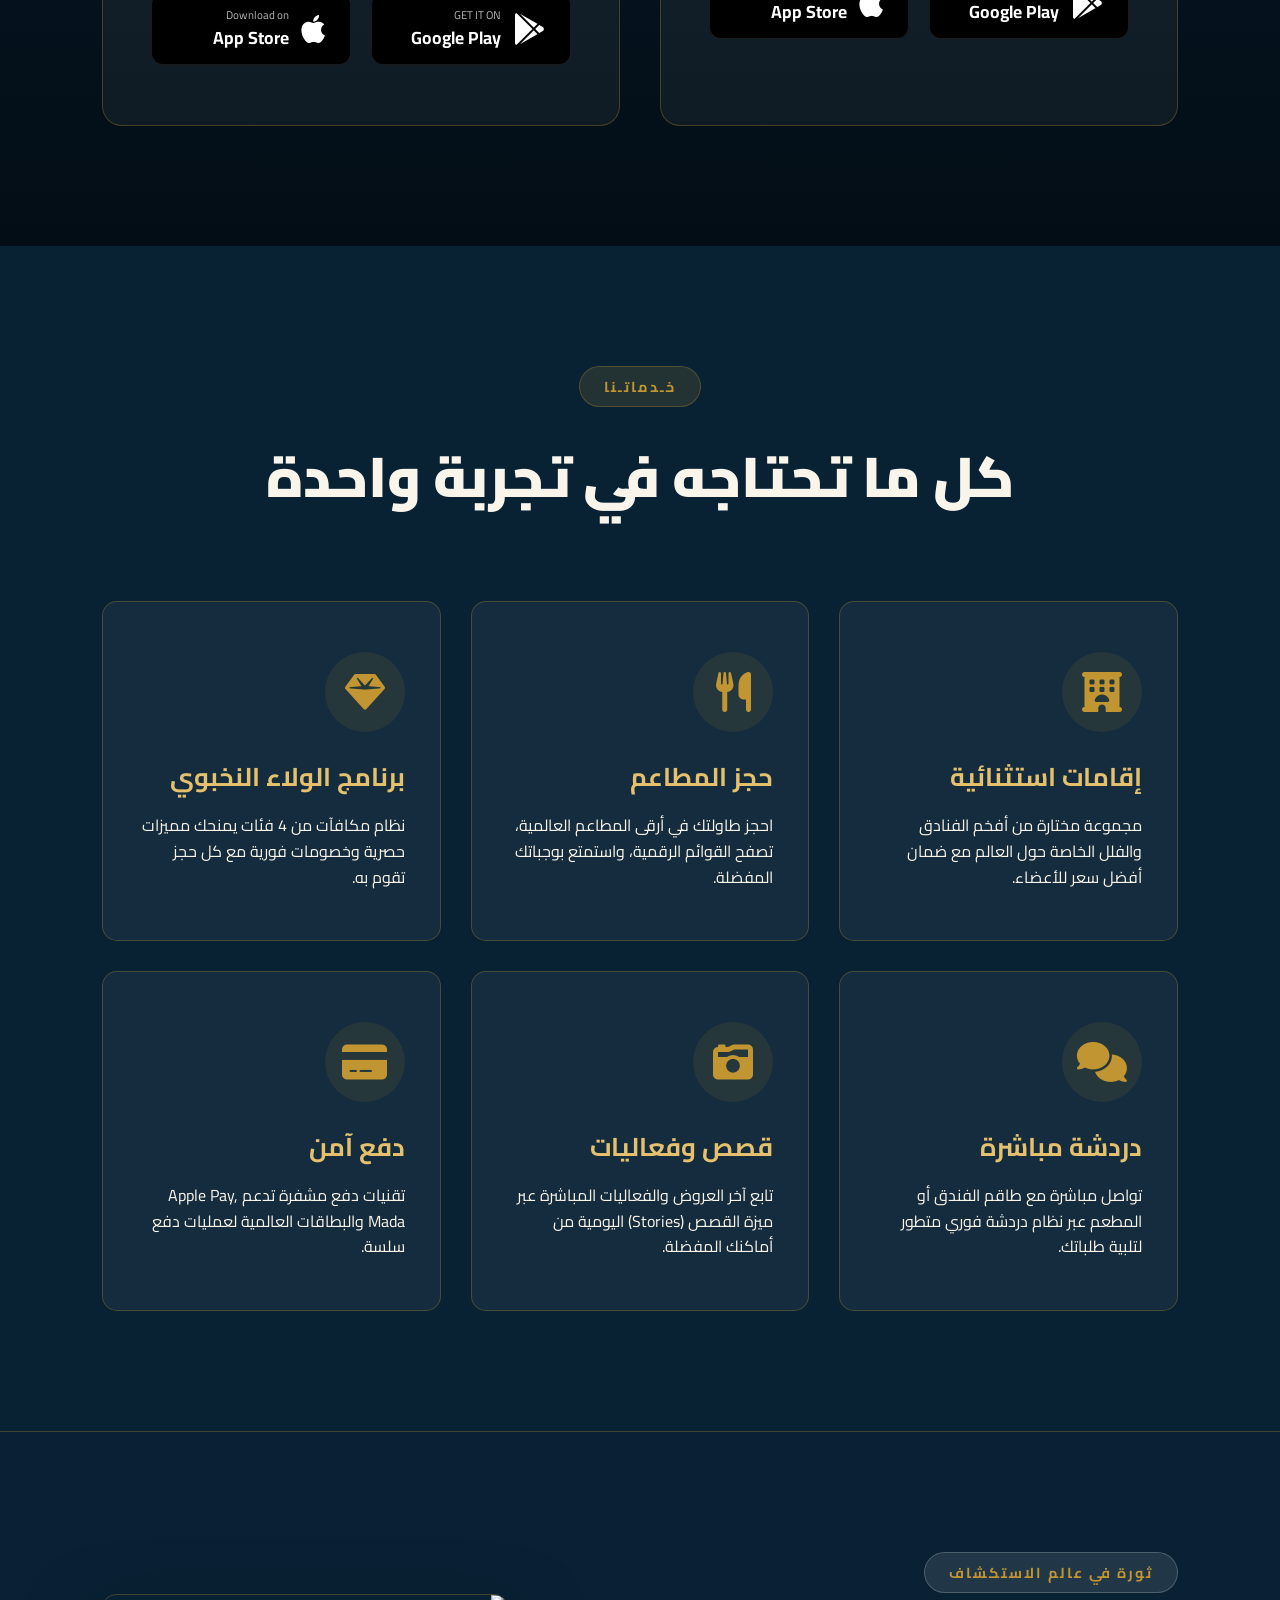
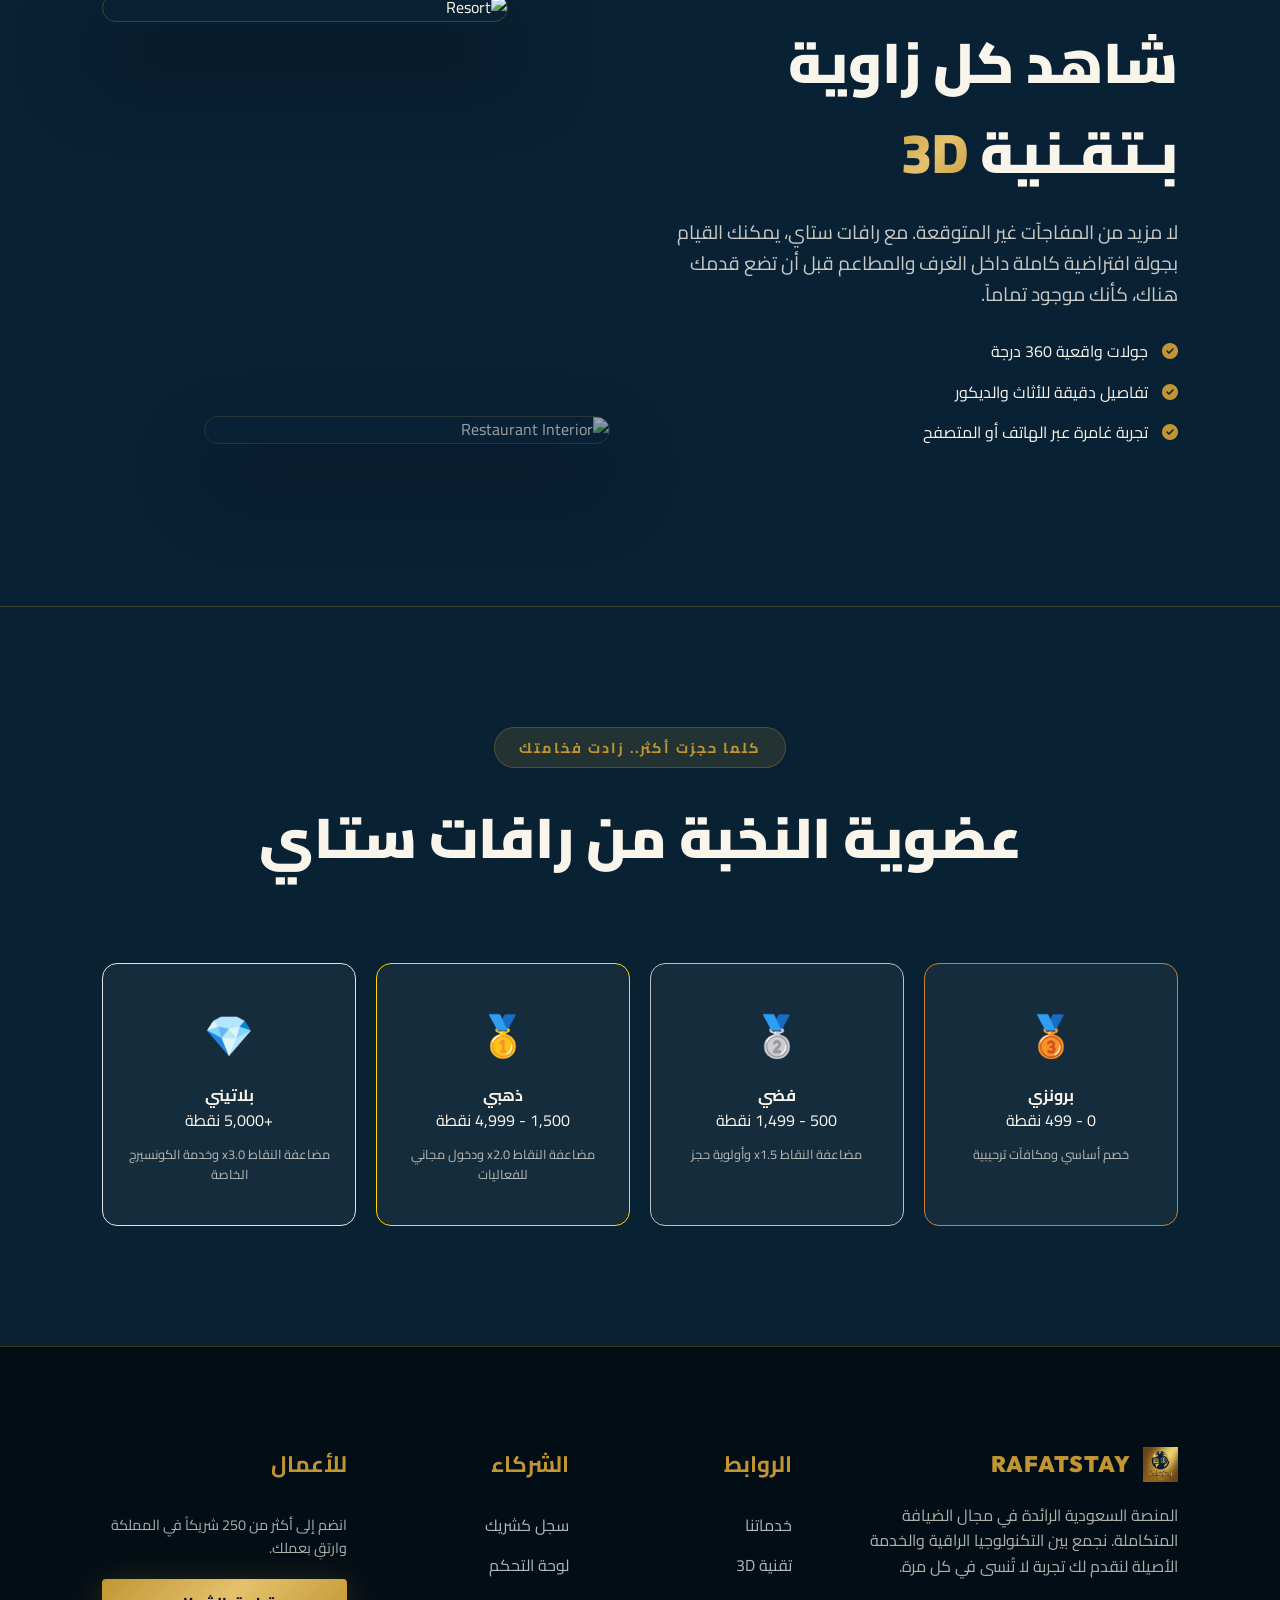
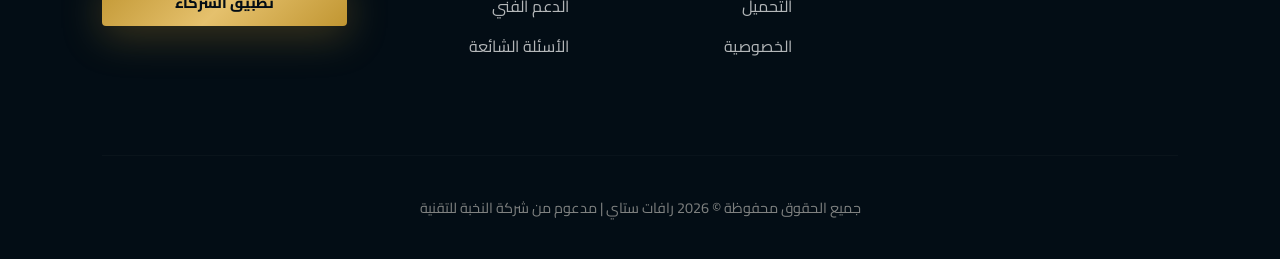
==== commit b28c0a30: "style: update hero section layout and typography in index.html" ====
--- a/index.html
+++ b/index.html
@@ -8,28 +8,38 @@
     <title>RafatStay | رافات ستاي - تجربة الفخامة والضيافة الراقية</title>
     <meta name="description" content="رافات ستاي (RafatStay) هي منصتك المتكاملة لحجز أرقى الفنادق والمطاعم في المملكة. استمتع بجولات 3D افتراضية، حجوزات سلسة، وبرنامج ولاء حصري للنخبة.">
     <meta name="keywords" content="RafatStay, رافات ستاي, حجز فنادق, حجز مطاعم, سياحة السعودية, جولات افتراضية, 3D tours, luxury hospitality, فنادق فاخرة, مطاعم فخمة">
-    <link rel="canonical" href="https://rafatstay.com" />
+    <link rel="canonical" href="https://rafatstay.com/" />
     <meta name="robots" content="index, follow">
     <meta name="theme-color" content="#082133">
 
     <!-- Open Graph / Facebook -->
     <meta property="og:type" content="website">
-    <meta property="og:url" content="https://rafatstay.com">
+    <meta property="og:site_name" content="RafatStay | رافات ستاي">
+    <meta property="og:url" content="https://rafatstay.com/">
     <meta property="og:title" content="RafatStay | رافات ستاي - تجربة الفخامة والضيافة">
     <meta property="og:description" content="اكتشف واحجز أفخم الفنادق والمطاعم مع جولات افتراضية 3D. رافات ستاي بوابتك للضيافة الراقية.">
     <meta property="og:image" content="https://rafatstay.com/assets/img/icon.png">
+    <meta property="og:image:secure_url" content="https://rafatstay.com/assets/img/icon.png">
+    <meta property="og:image:type" content="image/png">
+    <meta property="og:image:width" content="1024">
+    <meta property="og:image:height" content="1024">
+    <meta property="og:image:alt" content="RafatStay Logo">
+    <meta property="og:locale" content="ar_SA">
 
     <!-- Twitter -->
-    <meta property="twitter:card" content="summary_large_image">
-    <meta property="twitter:url" content="https://rafatstay.com">
+    <meta property="twitter:card" content="summary">
+    <meta property="twitter:site" content="@RafatStay">
+    <meta property="twitter:url" content="https://rafatstay.com/">
     <meta property="twitter:title" content="RafatStay | رافات ستاي - تجربة الفخامة والضيافة">
     <meta property="twitter:description" content="حجوزات فندقية ومطاعم فاخرة مع تقنيات 3D المتطورة من رافات ستاي.">
     <meta property="twitter:image" content="https://rafatstay.com/assets/img/icon.png">
-
-    <!-- Favicon -->
-    <link rel="icon" type="image/png" href="assets/img/icon.png">
-    <link rel="apple-touch-icon" sizes="180x180" href="assets/img/icon.png">
-    <link rel="shortcut icon" href="favicon.ico">
+    <meta property="twitter:image:alt" content="RafatStay Logo">
+
+    <!-- Favicon & App Icons -->
+    <link rel="icon" type="image/png" sizes="48x48" href="https://rafatstay.com/assets/img/favicon-48.png">
+    <link rel="icon" type="image/png" sizes="192x192" href="https://rafatstay.com/assets/img/favicon-192.png">
+    <link rel="apple-touch-icon" sizes="180x180" href="https://rafatstay.com/assets/img/icon.png">
+    <link rel="shortcut icon" type="image/x-icon" href="https://rafatstay.com/favicon.ico">
     
     <!-- Fonts & Icons -->
     <link href="https://fonts.googleapis.com/css2?family=Cairo:wght@200..900&family=Outfit:wght@100..900&display=swap" rel="stylesheet">
@@ -43,12 +53,38 @@
     <script type="application/ld+json">
     {
       "@context": "https://schema.org",
-      "@type": "Organization",
-      "name": "RafatStay",
-      "url": "https://rafatstay.com",
-      "logo": "https://rafatstay.com/assets/img/icon.png",
-      "sameAs": [
-        "https://play.google.com/store/apps/details?id=com.rsk.rafatstay"
+      "@graph": [
+        {
+          "@type": "Organization",
+          "@id": "https://rafatstay.com/#organization",
+          "name": "RafatStay | رافات ستاي",
+          "url": "https://rafatstay.com/",
+          "logo": {
+            "@type": "ImageObject",
+            "@id": "https://rafatstay.com/#logo",
+            "url": "https://rafatstay.com/assets/img/icon.png",
+            "contentUrl": "https://rafatstay.com/assets/img/icon.png",
+            "width": 1024,
+            "height": 1024,
+            "caption": "RafatStay Logo"
+          },
+          "image": {
+            "@id": "https://rafatstay.com/#logo"
+          },
+          "sameAs": [
+            "https://play.google.com/store/apps/details?id=com.rsk.rafatstay"
+          ]
+        },
+        {
+          "@type": "WebSite",
+          "@id": "https://rafatstay.com/#website",
+          "url": "https://rafatstay.com/",
+          "name": "RafatStay | رافات ستاي",
+          "publisher": {
+            "@id": "https://rafatstay.com/#organization"
+          },
+          "description": "رافات ستاي - تجربة الفخامة والضيافة الراقية"
+        }
       ]
     }
     </script>
@@ -114,10 +150,10 @@
                             <span class="large-text">Google Play</span>
                         </div>
                     </a>
-                    <a href="#" class="store-btn disabled">
+                    <a href="https://apps.apple.com/us/app/rafatstay/id6770266455" class="store-btn">
                         <i class="fab fa-apple"></i>
                         <div>
-                            <span class="small-text">قريباً على</span>
+                            <span class="small-text">GET IT ON</span>
                             <span class="large-text">App Store</span>
                         </div>
                     </a>
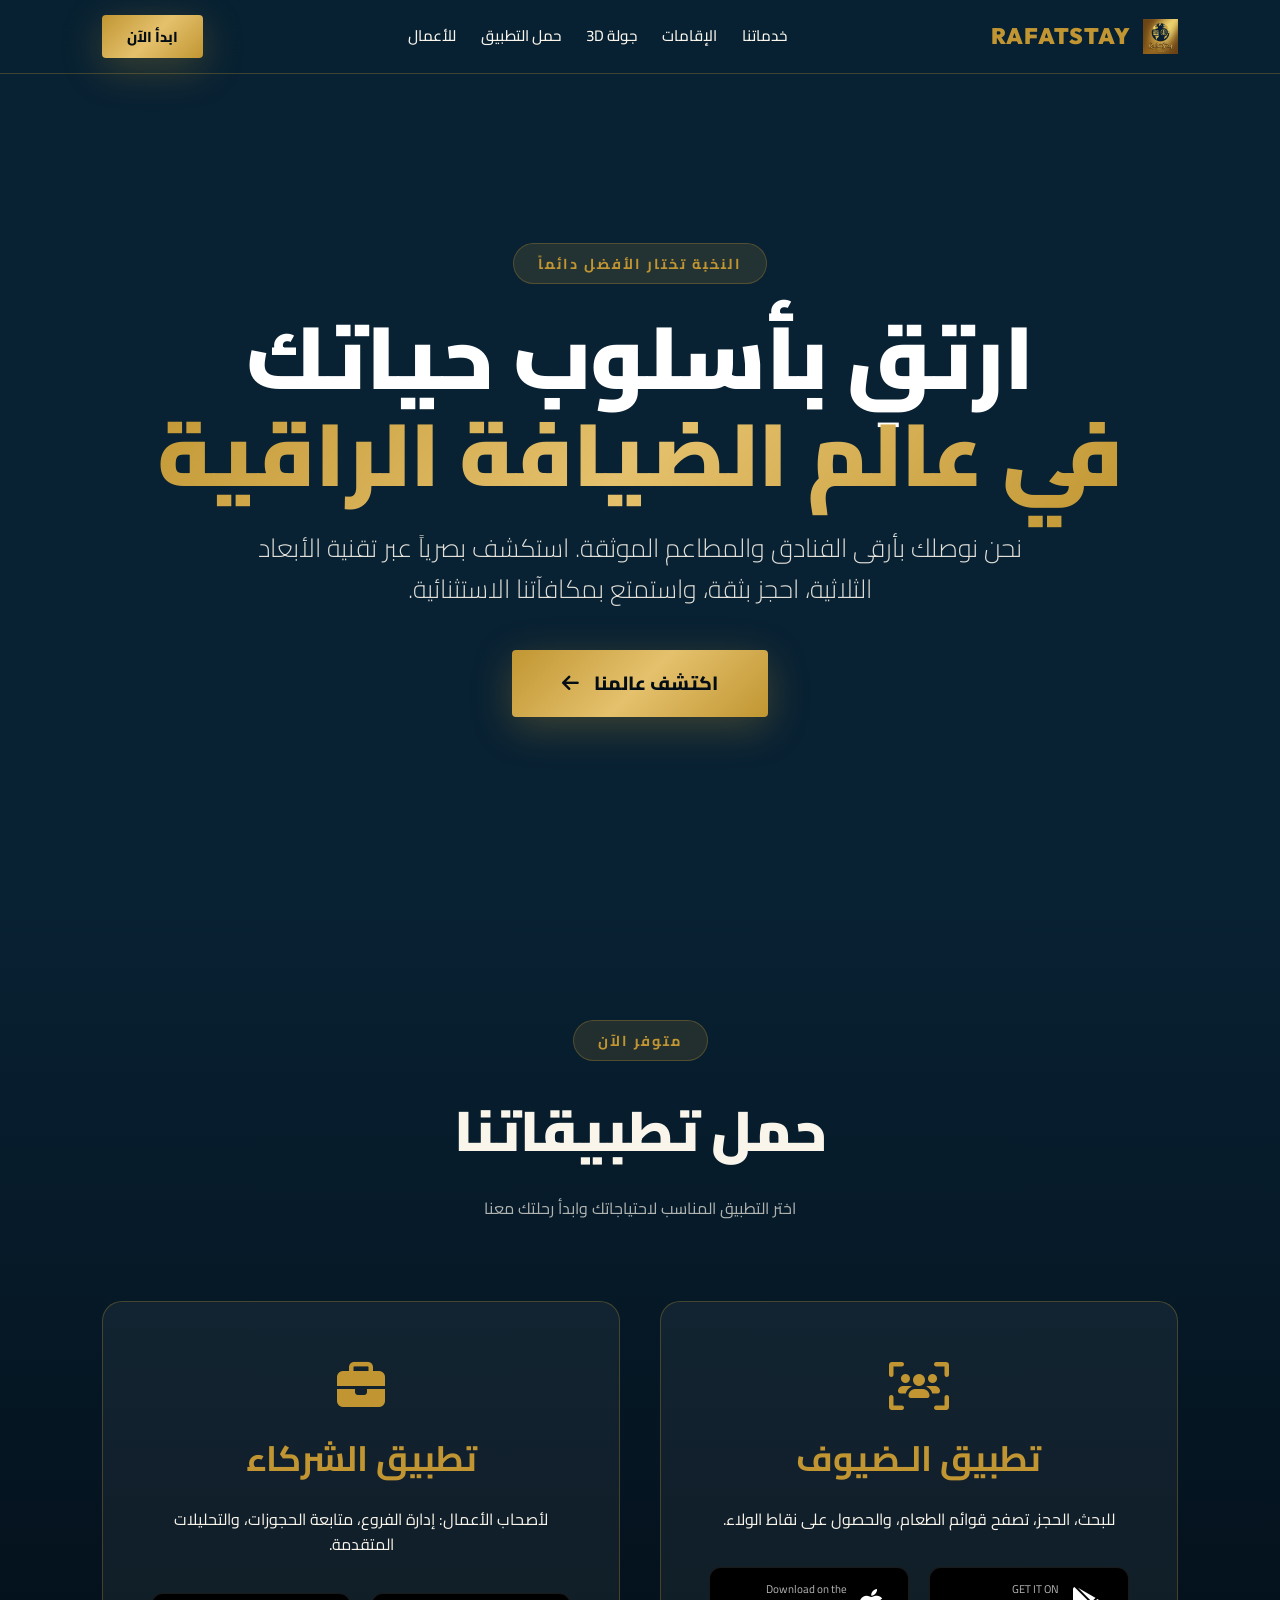
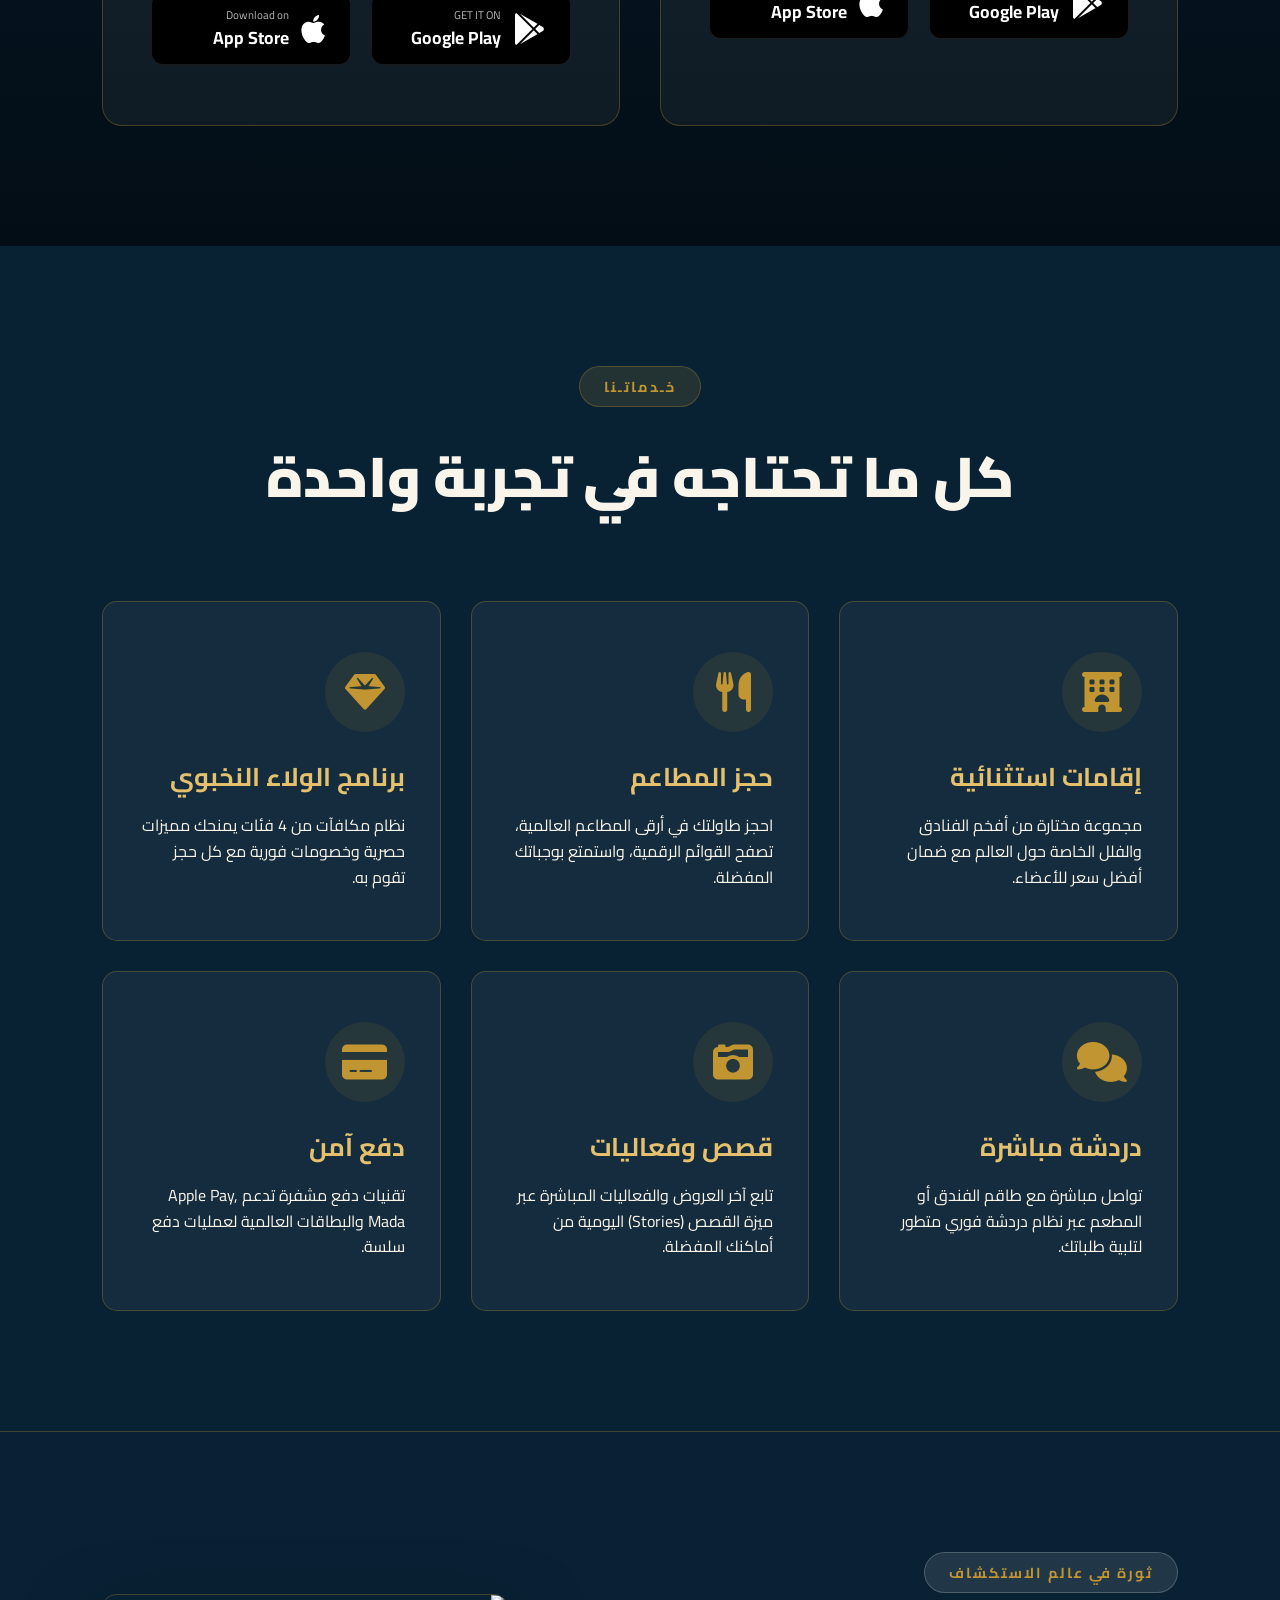
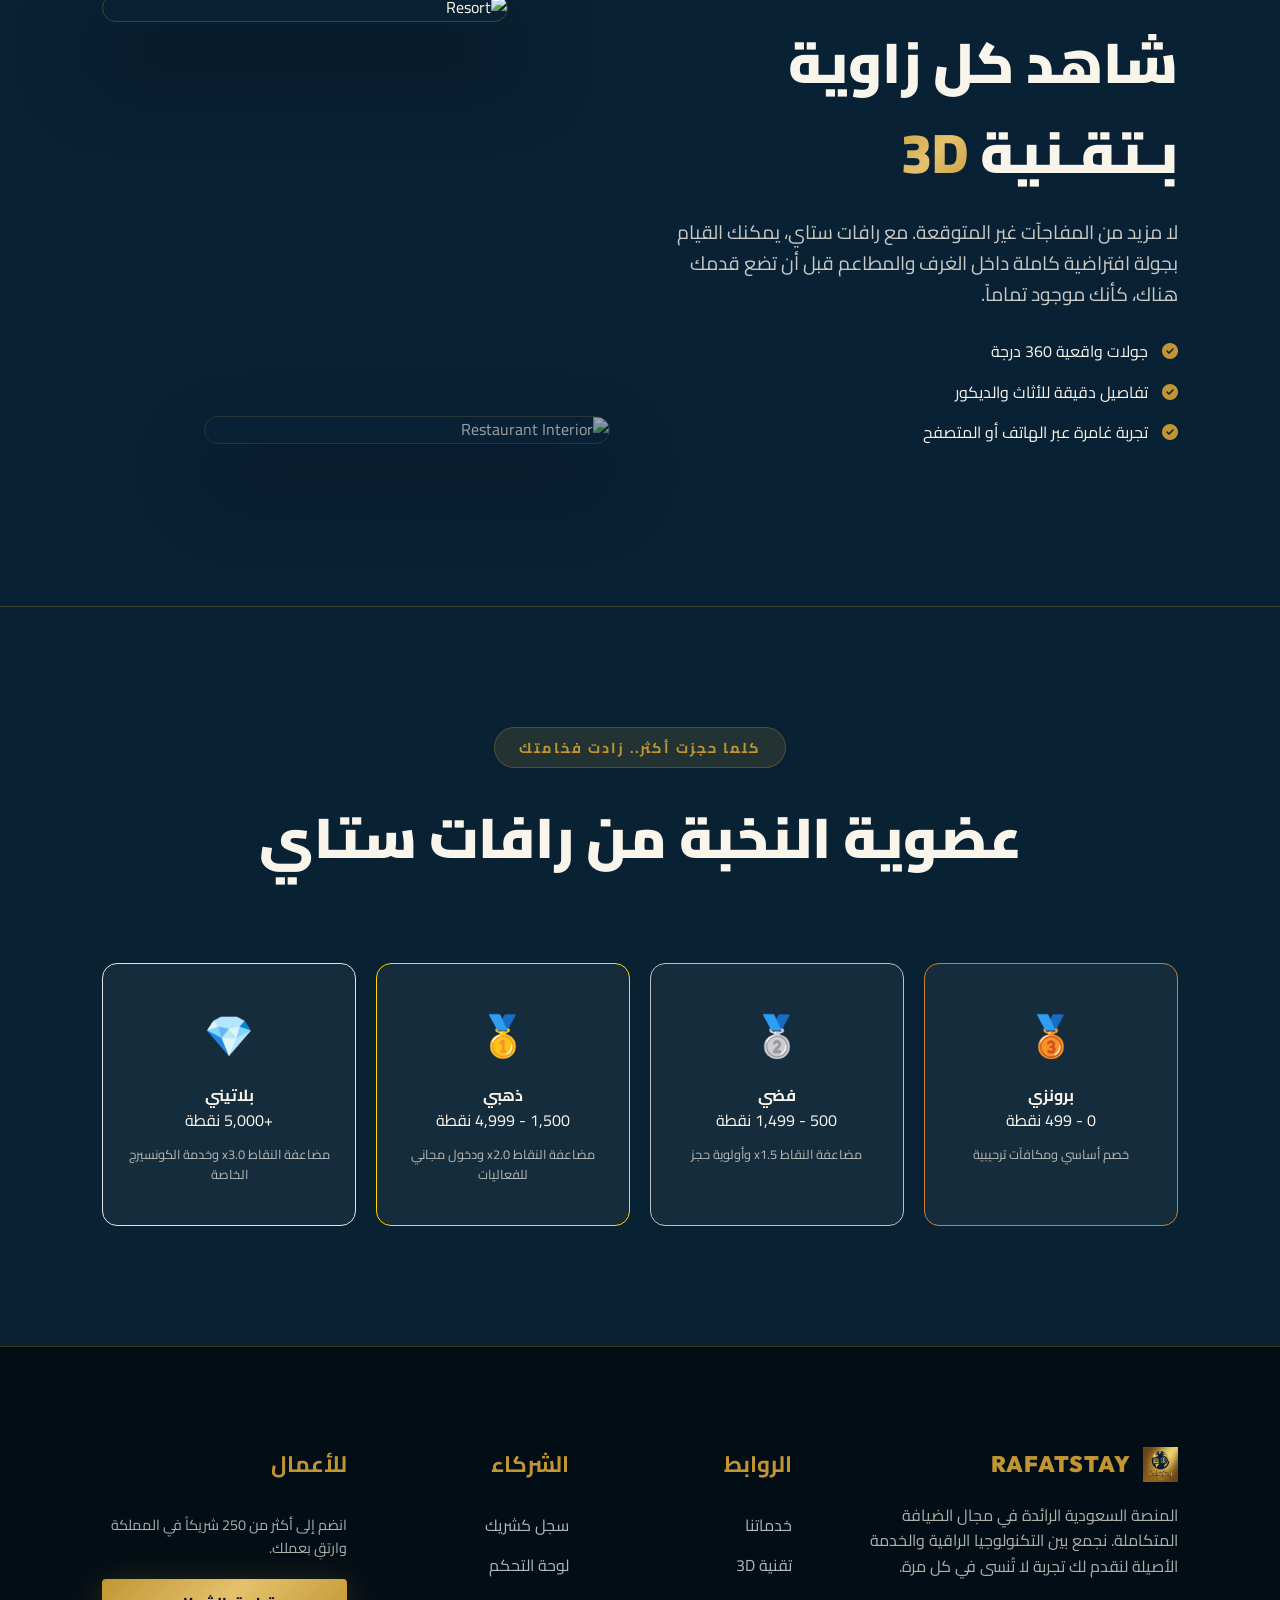
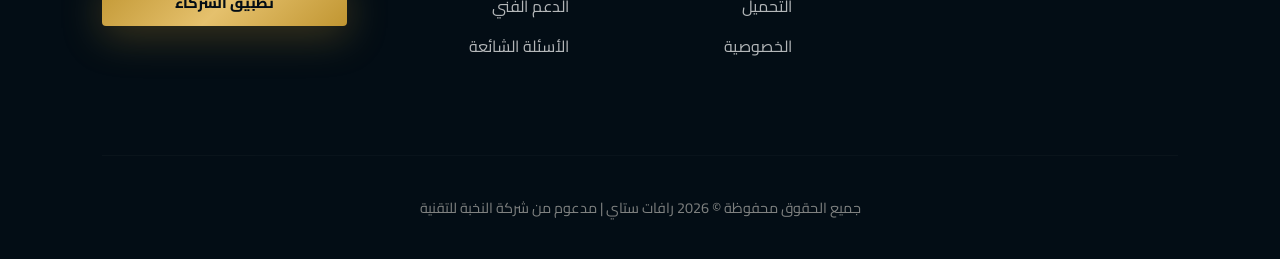
==== commit dc93d312: "Update the typeography of apple link" ====
--- a/index.html
+++ b/index.html
@@ -153,7 +153,7 @@
                     <a href="https://apps.apple.com/us/app/rafatstay/id6770266455" class="store-btn">
                         <i class="fab fa-apple"></i>
                         <div>
-                            <span class="small-text">GET IT ON</span>
+                            <span class="small-text">Download on the</span>
                             <span class="large-text">App Store</span>
                         </div>
                     </a>
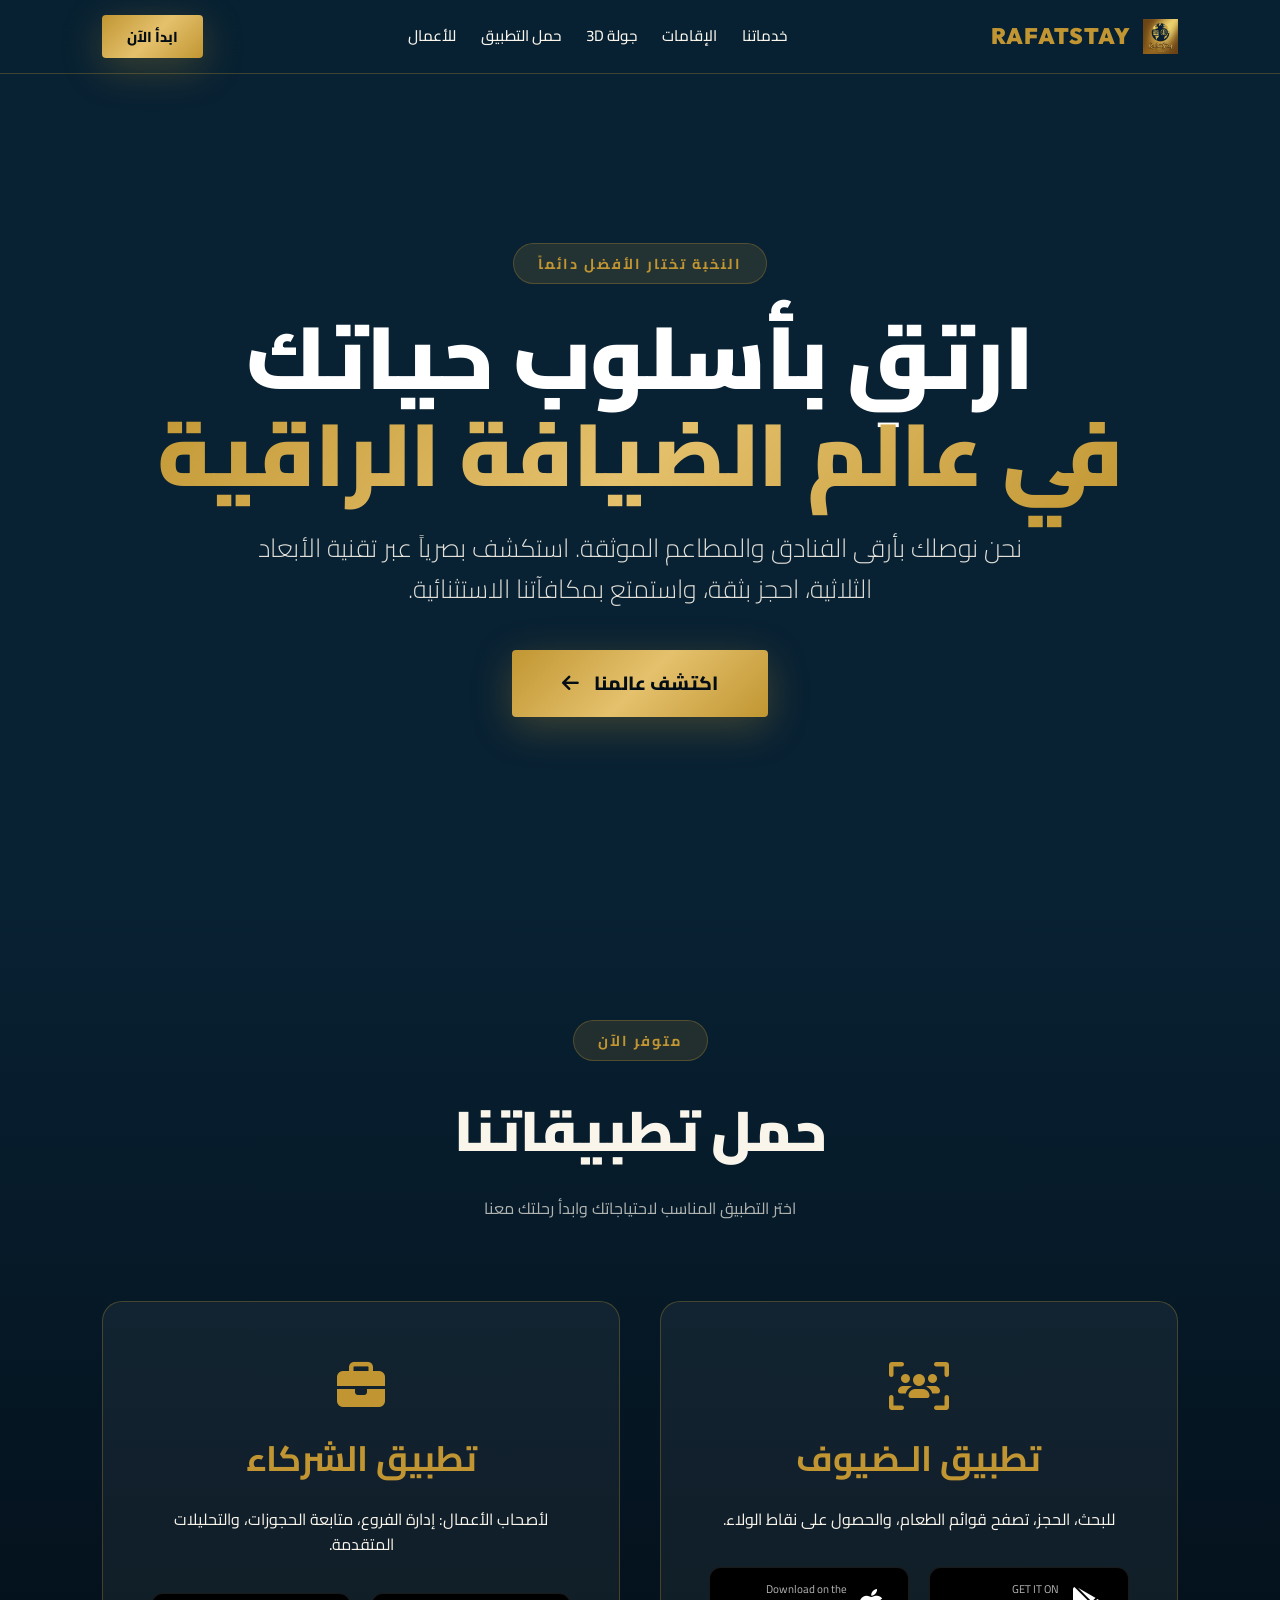
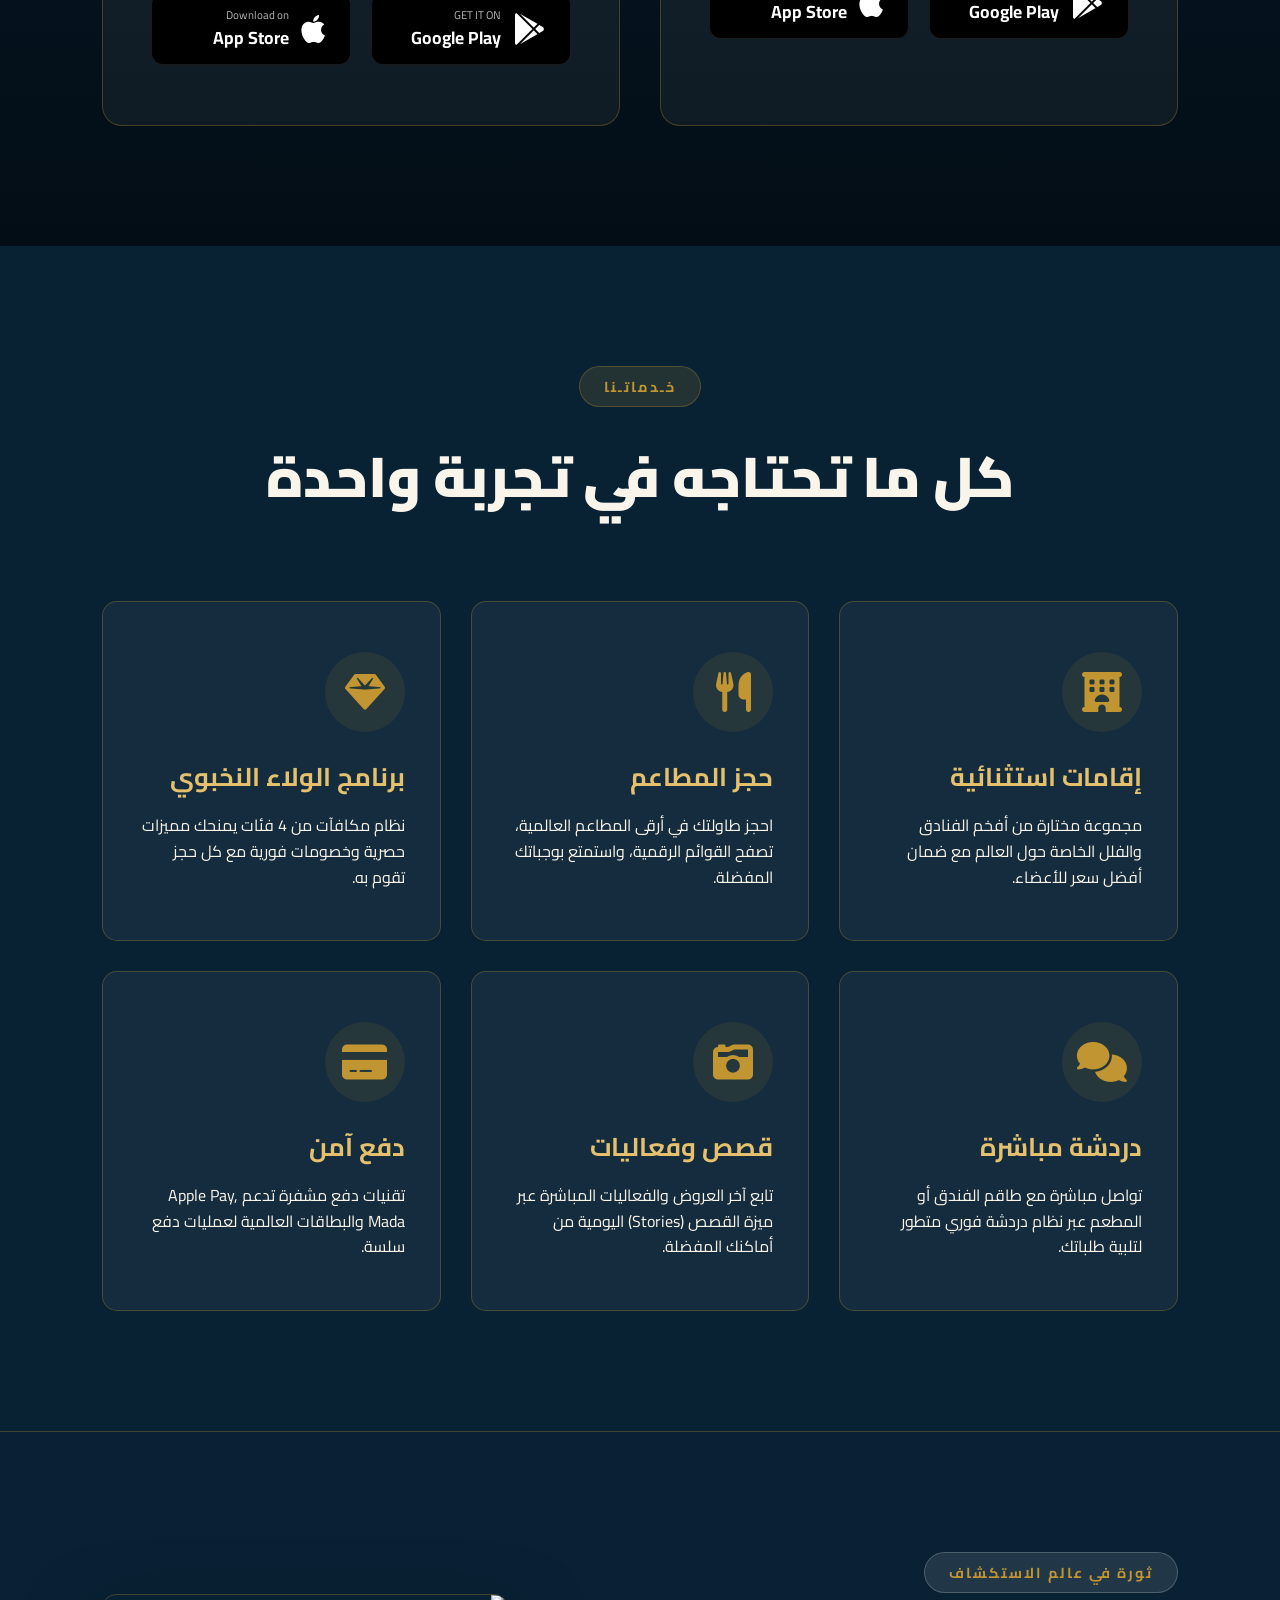
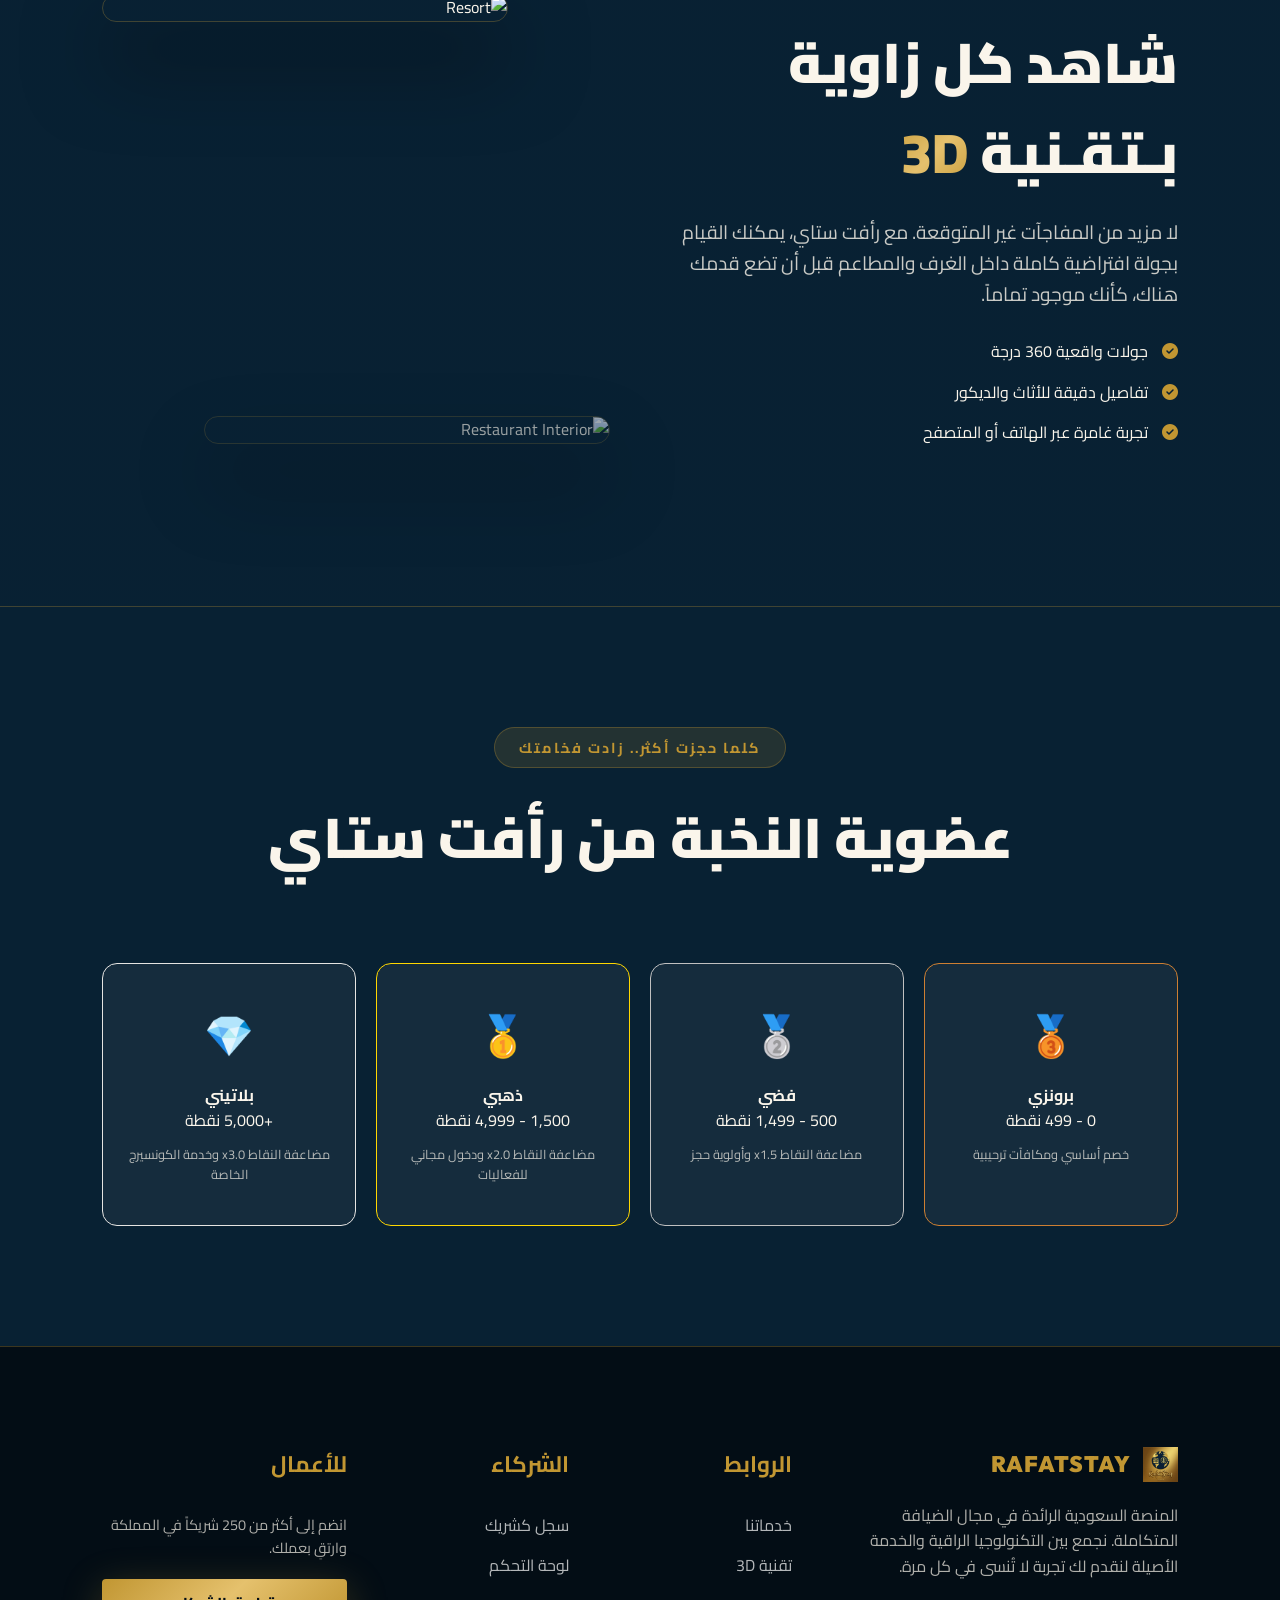
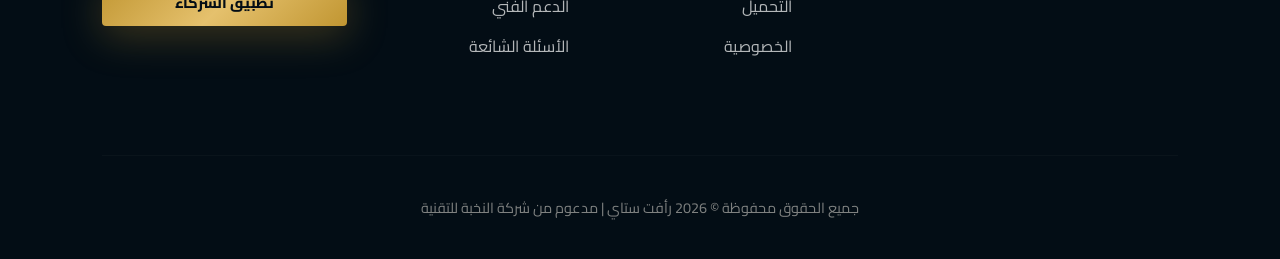
==== commit cfee3a6a: "style: update landing page layout and content in index.html" ====
--- a/index.html
+++ b/index.html
@@ -5,19 +5,19 @@
     <meta name="viewport" content="width=device-width, initial-scale=1.0">
     
     <!-- === SEO & Meta Tags === -->
-    <title>RafatStay | رافات ستاي - تجربة الفخامة والضيافة الراقية</title>
-    <meta name="description" content="رافات ستاي (RafatStay) هي منصتك المتكاملة لحجز أرقى الفنادق والمطاعم في المملكة. استمتع بجولات 3D افتراضية، حجوزات سلسة، وبرنامج ولاء حصري للنخبة.">
-    <meta name="keywords" content="RafatStay, رافات ستاي, حجز فنادق, حجز مطاعم, سياحة السعودية, جولات افتراضية, 3D tours, luxury hospitality, فنادق فاخرة, مطاعم فخمة">
+    <title>RafatStay | رأفت ستاي - تجربة الفخامة والضيافة الراقية</title>
+    <meta name="description" content="رأفت ستاي (RafatStay) هي منصتك المتكاملة لحجز أرقى الفنادق والمطاعم في المملكة. استمتع بجولات 3D افتراضية، حجوزات سلسة، وبرنامج ولاء حصري للنخبة.">
+    <meta name="keywords" content="RafatStay, رأفت ستاي, حجز فنادق, حجز مطاعم, سياحة السعودية, جولات افتراضية, 3D tours, luxury hospitality, فنادق فاخرة, مطاعم فخمة">
     <link rel="canonical" href="https://rafatstay.com/" />
     <meta name="robots" content="index, follow">
     <meta name="theme-color" content="#082133">
 
     <!-- Open Graph / Facebook -->
     <meta property="og:type" content="website">
-    <meta property="og:site_name" content="RafatStay | رافات ستاي">
+    <meta property="og:site_name" content="RafatStay | رأفت ستاي">
     <meta property="og:url" content="https://rafatstay.com/">
-    <meta property="og:title" content="RafatStay | رافات ستاي - تجربة الفخامة والضيافة">
-    <meta property="og:description" content="اكتشف واحجز أفخم الفنادق والمطاعم مع جولات افتراضية 3D. رافات ستاي بوابتك للضيافة الراقية.">
+    <meta property="og:title" content="RafatStay | رأفت ستاي - تجربة الفخامة والضيافة">
+    <meta property="og:description" content="اكتشف واحجز أفخم الفنادق والمطاعم مع جولات افتراضية 3D. رأفت ستاي بوابتك للضيافة الراقية.">
     <meta property="og:image" content="https://rafatstay.com/assets/img/icon.png">
     <meta property="og:image:secure_url" content="https://rafatstay.com/assets/img/icon.png">
     <meta property="og:image:type" content="image/png">
@@ -30,8 +30,8 @@
     <meta property="twitter:card" content="summary">
     <meta property="twitter:site" content="@RafatStay">
     <meta property="twitter:url" content="https://rafatstay.com/">
-    <meta property="twitter:title" content="RafatStay | رافات ستاي - تجربة الفخامة والضيافة">
-    <meta property="twitter:description" content="حجوزات فندقية ومطاعم فاخرة مع تقنيات 3D المتطورة من رافات ستاي.">
+    <meta property="twitter:title" content="RafatStay | رأفت ستاي - تجربة الفخامة والضيافة">
+    <meta property="twitter:description" content="حجوزات فندقية ومطاعم فاخرة مع تقنيات 3D المتطورة من رأفت ستاي.">
     <meta property="twitter:image" content="https://rafatstay.com/assets/img/icon.png">
     <meta property="twitter:image:alt" content="RafatStay Logo">
 
@@ -57,7 +57,7 @@
         {
           "@type": "Organization",
           "@id": "https://rafatstay.com/#organization",
-          "name": "RafatStay | رافات ستاي",
+          "name": "RafatStay | رأفت ستاي",
           "url": "https://rafatstay.com/",
           "logo": {
             "@type": "ImageObject",
@@ -79,11 +79,11 @@
           "@type": "WebSite",
           "@id": "https://rafatstay.com/#website",
           "url": "https://rafatstay.com/",
-          "name": "RafatStay | رافات ستاي",
+          "name": "RafatStay | رأفت ستاي",
           "publisher": {
             "@id": "https://rafatstay.com/#organization"
           },
-          "description": "رافات ستاي - تجربة الفخامة والضيافة الراقية"
+          "description": "رأفت ستاي - تجربة الفخامة والضيافة الراقية"
         }
       ]
     }
@@ -232,7 +232,7 @@
             <span class="section-tag" style="background: rgba(255,255,255,0.1); border-color: rgba(255,255,255,0.2);">ثورة في عالم الاستكشاف</span>
             <h2 class="section-title">شاهد كل زاوية<br> بـتقـنية <span class="gold-text">3D</span></h2>
             <p style="font-size: 1.2rem; opacity: 0.8; margin-bottom: 30px;">
-                لا مزيد من المفاجآت غير المتوقعة. مع رافات ستاي، يمكنك القيام بجولة افتراضية كاملة داخل الغرف والمطاعم قبل أن تضع قدمك هناك، كأنك موجود تماماً.
+                لا مزيد من المفاجآت غير المتوقعة. مع رأفت ستاي، يمكنك القيام بجولة افتراضية كاملة داخل الغرف والمطاعم قبل أن تضع قدمك هناك، كأنك موجود تماماً.
             </p>
             <ul style="list-style: none; margin-bottom: 40px;">
                 <li style="margin-bottom: 15px;"><i class="fas fa-check-circle" style="color: var(--primary-gold); margin-left: 10px;"></i> جولات واقعية 360 درجة</li>
@@ -252,7 +252,7 @@
     <section class="loyalty">
         <div class="section-header" data-aos="fade-up">
             <span class="section-tag">كلما حجزت أكثر.. زادت فخامتك</span>
-            <h2 class="section-title">عضوية النخبة من رافات ستاي</h2>
+            <h2 class="section-title">عضوية النخبة من رأفت ستاي</h2>
         </div>
 
         <div class="tiers-grid">
@@ -318,7 +318,7 @@
             </div>
         </div>
         <div class="copyright">
-            جميع الحقوق محفوظة © 2026 رافات ستاي | مدعوم من شركة النخبة للتقنية
+            جميع الحقوق محفوظة © 2026 رأفت ستاي | مدعوم من شركة النخبة للتقنية
         </div>
     </footer>
 
